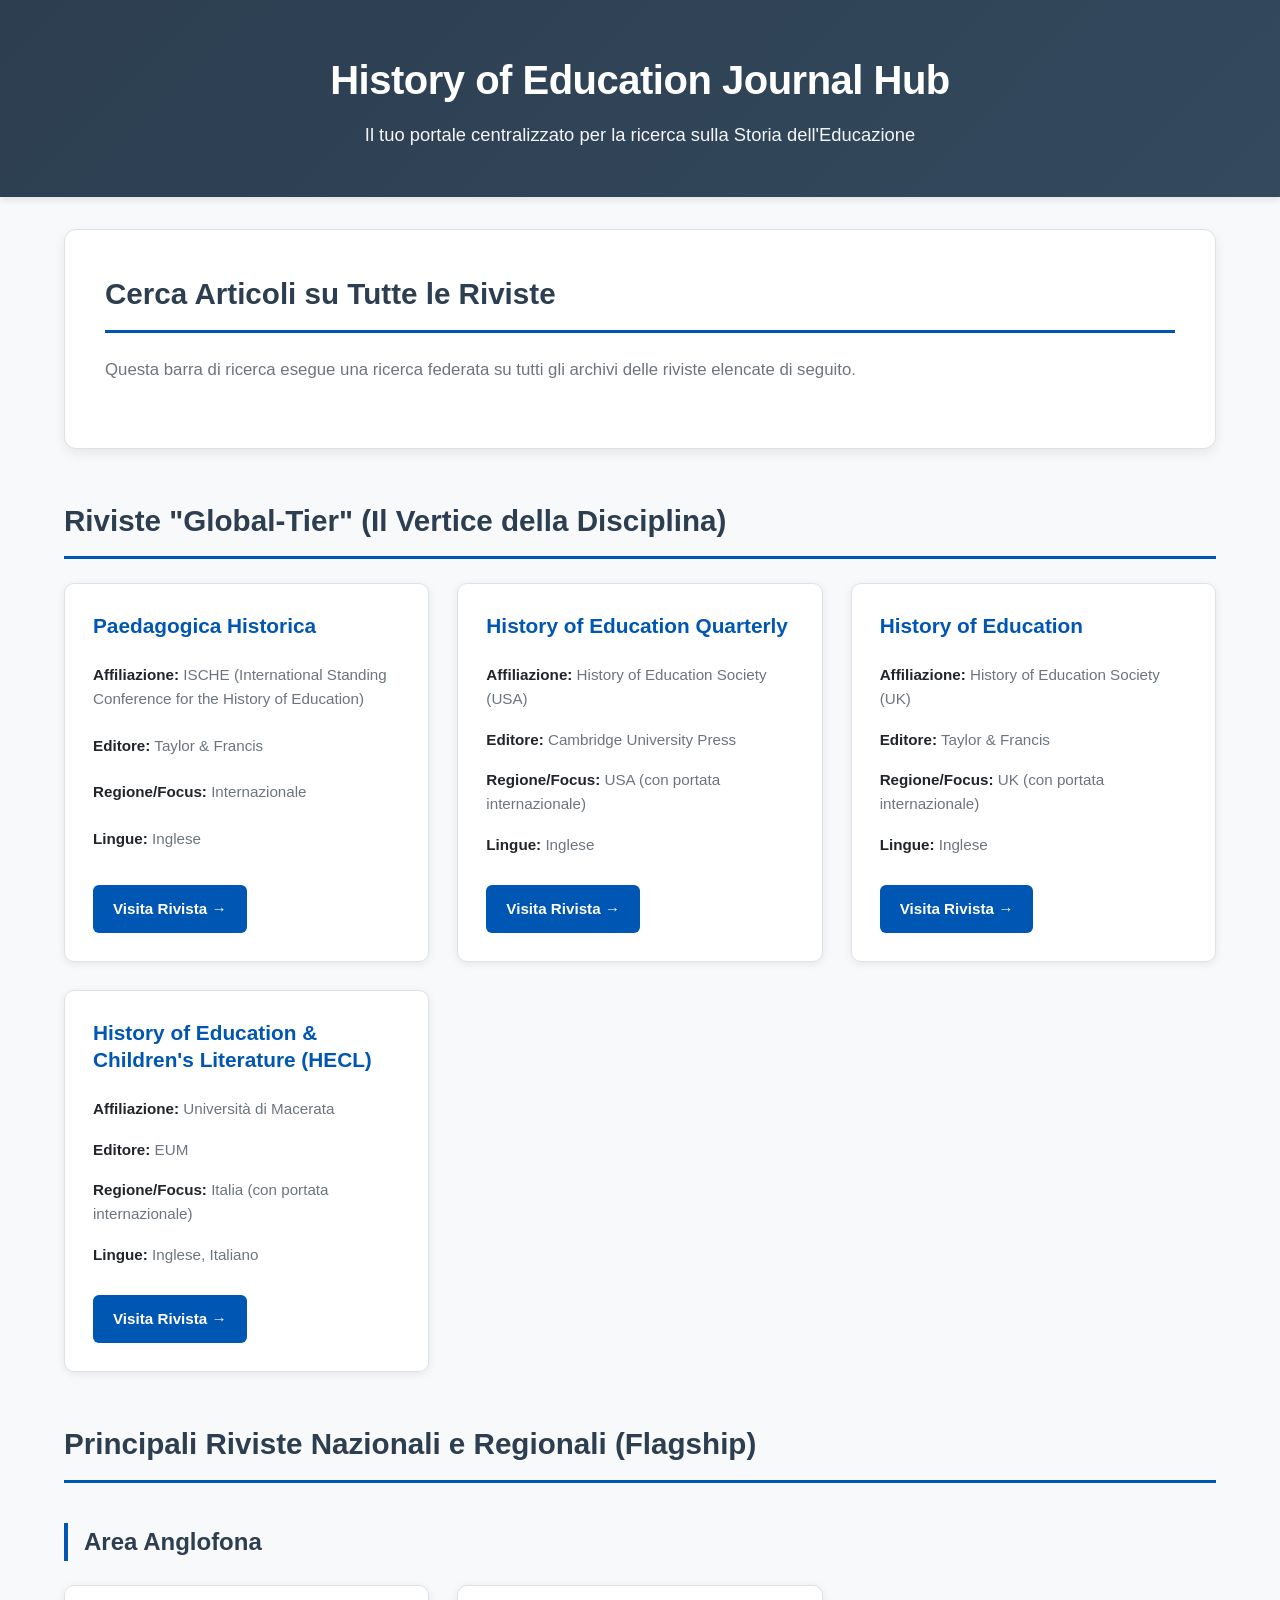
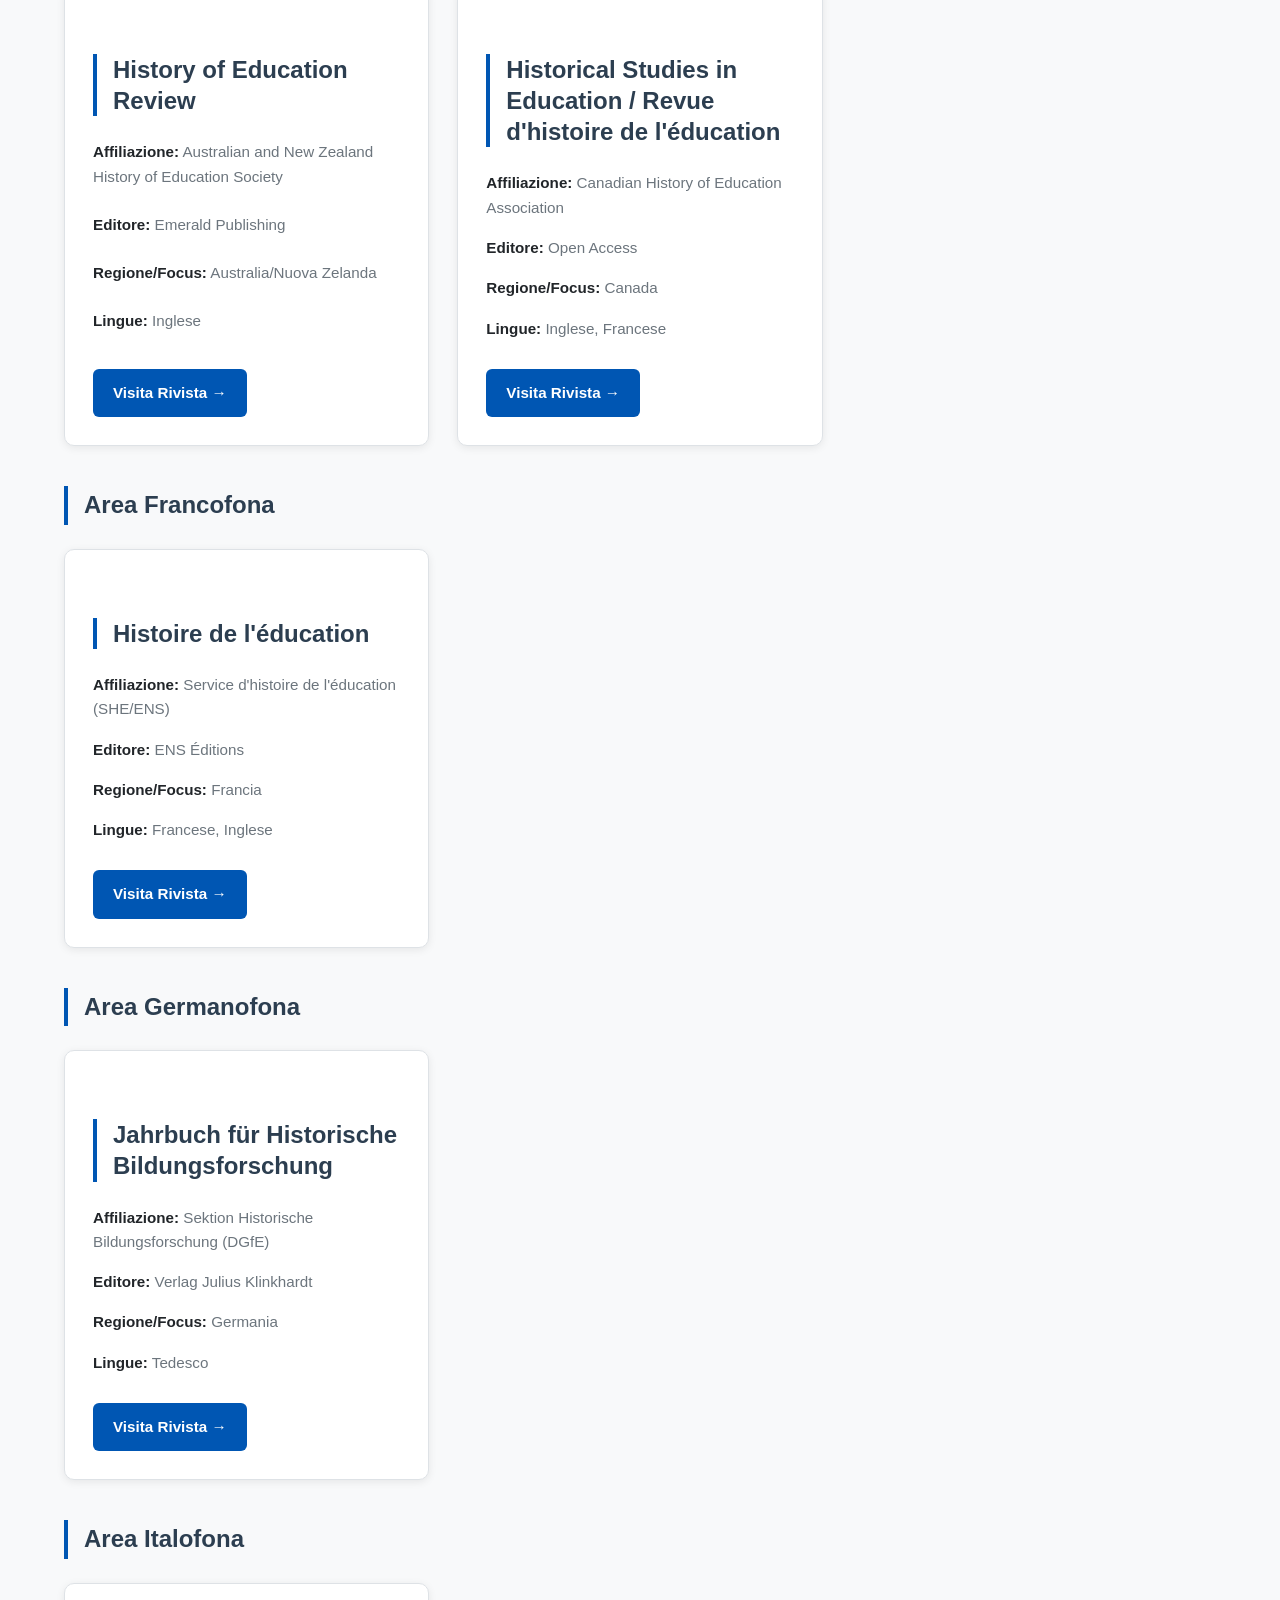
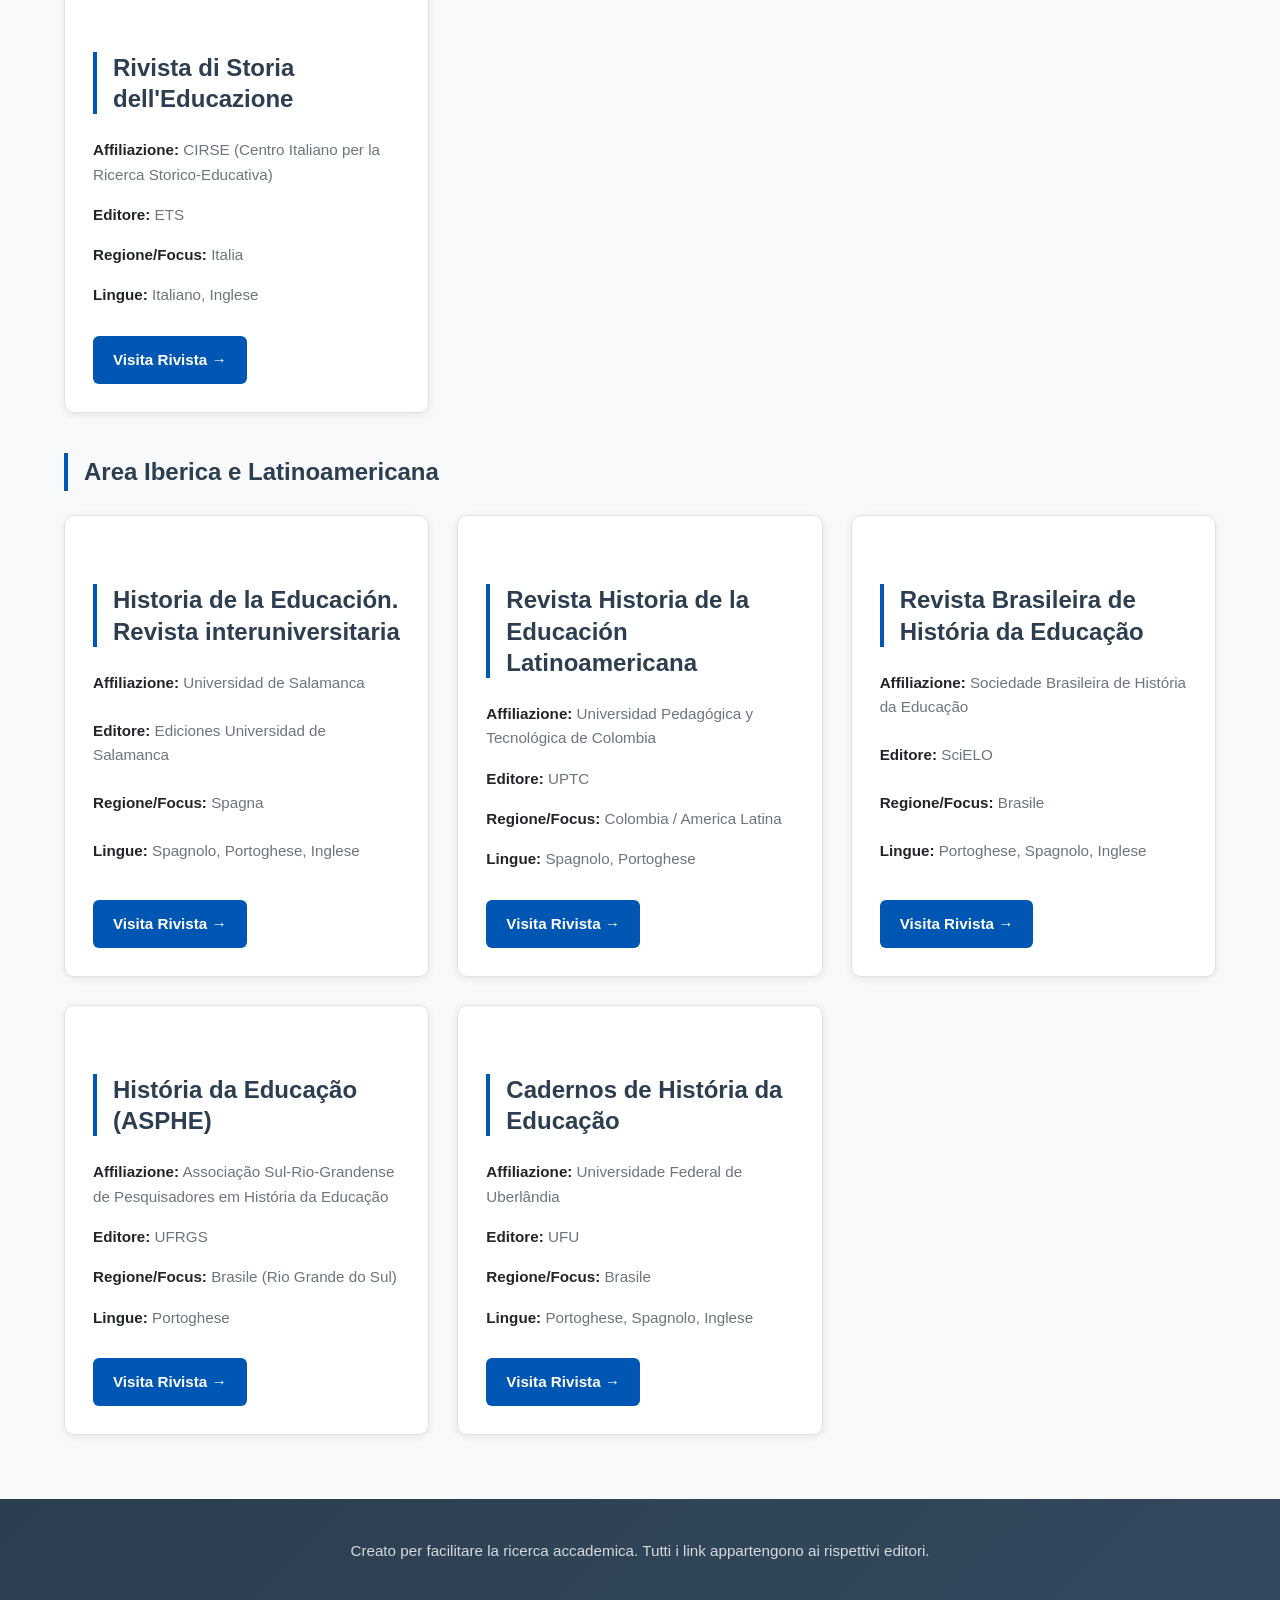
==== index.html @ 9e66126c "Fix Taylor & Francis journal URLs for full archive search Change URLs from /toc/*/current (current i" ====
<!DOCTYPE html>
<html lang="it">
<head>
    <meta charset="UTF-8">
    <meta name="viewport" content="width=device-width, initial-scale=1.0">
    <title>History of Education Journal Hub</title>
    <link rel="stylesheet" href="style.css">
</head>
<body>
    <header>
        <h1>History of Education Journal Hub</h1>
        <p>Il tuo portale centralizzato per la ricerca sulla Storia dell'Educazione</p>
    </header>

    <main>
        <section id="search-section">
            <h2>Cerca Articoli su Tutte le Riviste</h2>
            <p>Questa barra di ricerca esegue una ricerca federata su tutti gli archivi delle riviste elencate di seguito.</p>

            <script async src="https://cse.google.com/cse.js?cx=66ebbb48f636a429a"></script>
            <div class="gcse-search"></div>
        </section>

        <section id="journals">
            <h2>Riviste "Global-Tier" (Il Vertice della Disciplina)</h2>
            <div class="journal-grid global-tier"></div>

            <h2>Principali Riviste Nazionali e Regionali (Flagship)</h2>
            <div id="flagship-container"></div>
        </section>
    </main>

    <footer>
        <p>Creato per facilitare la ricerca accademica. Tutti i link appartengono ai rispettivi editori.</p>
    </footer>

    <script>
        // Dati JSON completi delle riviste
        const data = {
            "globalTier": [
                {
                    "nome": "Paedagogica Historica",
                    "affiliazione": "ISCHE (International Standing Conference for the History of Education)",
                    "editore": "Taylor & Francis",
                    "regione": "Internazionale",
                    "lingue": "Inglese",
                    "url": "https://www.tandfonline.com/journals/cpdh20"
                },
                {
                    "nome": "History of Education Quarterly",
                    "affiliazione": "History of Education Society (USA)",
                    "editore": "Cambridge University Press",
                    "regione": "USA (con portata internazionale)",
                    "lingue": "Inglese",
                    "url": "https://www.cambridge.org/core/journals/history-of-education-quarterly"
                },
                {
                    "nome": "History of Education",
                    "affiliazione": "History of Education Society (UK)",
                    "editore": "Taylor & Francis",
                    "regione": "UK (con portata internazionale)",
                    "lingue": "Inglese",
                    "url": "https://www.tandfonline.com/journals/thed20"
                },
                {
                    "nome": "History of Education & Children's Literature (HECL)",
                    "affiliazione": "Università di Macerata",
                    "editore": "EUM",
                    "regione": "Italia (con portata internazionale)",
                    "lingue": "Inglese, Italiano",
                    "url": "https://rivisteopen.unimc.it/index.php/hecl/issue/view/188"
                }
            ],
            "flagship": [
                {
                    "area": "Area Anglofona",
                    "riviste": [
                        {
                            "nome": "History of Education Review",
                            "affiliazione": "Australian and New Zealand History of Education Society",
                            "editore": "Emerald Publishing",
                            "regione": "Australia/Nuova Zelanda",
                            "lingue": "Inglese",
                            "url": "https://www.emerald.com/her"
                        },
                        {
                            "nome": "Historical Studies in Education / Revue d'histoire de l'éducation",
                            "affiliazione": "Canadian History of Education Association",
                            "editore": "Open Access",
                            "regione": "Canada",
                            "lingue": "Inglese, Francese",
                            "url": "https://historicalstudiesineducation.ca/"
                        }
                    ]
                },
                {
                    "area": "Area Francofona",
                    "riviste": [
                        {
                            "nome": "Histoire de l'éducation",
                            "affiliazione": "Service d'histoire de l'éducation (SHE/ENS)",
                            "editore": "ENS Éditions",
                            "regione": "Francia",
                            "lingue": "Francese, Inglese",
                            "url": "https://journals.openedition.org/histoire-education/"
                        }
                    ]
                },
                {
                    "area": "Area Germanofona",
                    "riviste": [
                        {
                            "nome": "Jahrbuch für Historische Bildungsforschung",
                            "affiliazione": "Sektion Historische Bildungsforschung (DGfE)",
                            "editore": "Verlag Julius Klinkhardt",
                            "regione": "Germania",
                            "lingue": "Tedesco",
                            "url": "https://jb-historische-bildungsforschung.de/index.html"
                        }
                    ]
                },
                {
                    "area": "Area Italofona",
                    "riviste": [
                        {
                            "nome": "Rivista di Storia dell'Educazione",
                            "affiliazione": "CIRSE (Centro Italiano per la Ricerca Storico-Educativa)",
                            "editore": "ETS",
                            "regione": "Italia",
                            "lingue": "Italiano, Inglese",
                            "url": "https://www.rivistadistoriadelleducazione.it/"
                        }
                    ]
                },
                {
                    "area": "Area Iberica e Latinoamericana",
                    "riviste": [
                        {
                            "nome": "Historia de la Educación. Revista interuniversitaria",
                            "affiliazione": "Universidad de Salamanca",
                            "editore": "Ediciones Universidad de Salamanca",
                            "regione": "Spagna",
                            "lingue": "Spagnolo, Portoghese, Inglese",
                            "url": "https://revistas.usal.es/tres/index.php/0212-0267"
                        },
                        {
                            "nome": "Revista Historia de la Educación Latinoamericana",
                            "affiliazione": "Universidad Pedagógica y Tecnológica de Colombia",
                            "editore": "UPTC",
                            "regione": "Colombia / America Latina",
                            "lingue": "Spagnolo, Portoghese",
                            "url": "https://revistas.uptc.edu.co/index.php/historia_educacion_latinamerican/"
                        },
                        {
                            "nome": "Revista Brasileira de História da Educação",
                            "affiliazione": "Sociedade Brasileira de História da Educação",
                            "editore": "SciELO",
                            "regione": "Brasile",
                            "lingue": "Portoghese, Spagnolo, Inglese",
                            "url": "https://www.scielo.br/j/rbhe/"
                        },
                        {
                            "nome": "História da Educação (ASPHE)",
                            "affiliazione": "Associação Sul-Rio-Grandense de Pesquisadores em História da Educação",
                            "editore": "UFRGS",
                            "regione": "Brasile (Rio Grande do Sul)",
                            "lingue": "Portoghese",
                            "url": "http://seer.ufrgs.br/asphe"
                        },
                        {
                            "nome": "Cadernos de História da Educação",
                            "affiliazione": "Universidade Federal de Uberlândia",
                            "editore": "UFU",
                            "regione": "Brasile",
                            "lingue": "Portoghese, Spagnolo, Inglese",
                            "url": "https://seer.ufu.br/index.php/che/"
                        }
                    ]
                }
            ]
        };

        // Funzione per creare una "card" di una rivista
        function createJournalCard(journal) {
            const affiliazione = journal.affiliazione || journal.editore || '';
            const regione = journal.regione || journal.focus || '';

            return `
                <div class="journal-card">
                    <h3>${journal.nome}</h3>
                    ${affiliazione ? `<p><strong>Affiliazione:</strong> ${affiliazione}</p>` : ''}
                    ${journal.editore && journal.affiliazione !== journal.editore ? `<p><strong>Editore:</strong> ${journal.editore}</p>` : ''}
                    ${regione ? `<p><strong>Regione/Focus:</strong> ${regione}</p>` : ''}
                    ${journal.lingue ? `<p><strong>Lingue:</strong> ${journal.lingue}</p>` : ''}
                    <a href="${journal.url}" target="_blank" class="journal-link">Visita Rivista →</a>
                </div>
            `;
        }

        // Popola le sezioni quando la pagina è caricata
        document.addEventListener('DOMContentLoaded', () => {
            // Popola Global-Tier
            const globalContainer = document.querySelector('.global-tier');
            data.globalTier.forEach(journal => {
                globalContainer.innerHTML += createJournalCard(journal);
            });

            // Popola Flagship (divise per area)
            const flagshipContainer = document.querySelector('#flagship-container');
            data.flagship.forEach(area => {
                let areaHtml = `<h3>${area.area}</h3>`;
                areaHtml += '<div class="journal-grid">';
                area.riviste.forEach(journal => {
                    areaHtml += createJournalCard(journal);
                });
                areaHtml += '</div>';
                flagshipContainer.innerHTML += areaHtml;
            });
        });
    </script>
</body>
</html>
---- style.css ----
/* ====================================
   History of Education Journal Hub
   Stile CSS Professionale
   ==================================== */

/* === Variabili CSS === */
:root {
    --primary-color: #2c3e50;
    --secondary-color: #f8f9fa;
    --accent-color: #0056b3;
    --accent-hover: #004494;
    --card-bg: #ffffff;
    --border-color: #dee2e6;
    --shadow-light: rgba(0, 0, 0, 0.08);
    --shadow-medium: rgba(0, 0, 0, 0.12);
    --text-primary: #212529;
    --text-secondary: #6c757d;
    --transition-speed: 0.3s;
}

/* === Reset e Stile Globale === */
* {
    margin: 0;
    padding: 0;
    box-sizing: border-box;
}

body {
    font-family: -apple-system, BlinkMacSystemFont, "Segoe UI", Roboto, "Helvetica Neue", Arial, sans-serif;
    line-height: 1.6;
    background-color: var(--secondary-color);
    color: var(--text-primary);
    margin: 0;
    padding: 0;
}

/* === Header === */
header {
    background: linear-gradient(135deg, var(--primary-color) 0%, #34495e 100%);
    color: #ffffff;
    padding: 3rem 2rem;
    text-align: center;
    box-shadow: 0 4px 6px var(--shadow-light);
}

header h1 {
    margin: 0 0 0.5rem 0;
    font-size: 2.5rem;
    font-weight: 700;
    letter-spacing: -0.5px;
}

header p {
    font-size: 1.15rem;
    opacity: 0.95;
    font-weight: 300;
}

/* === Main Content === */
main {
    max-width: 1200px;
    margin: 2rem auto;
    padding: 0 1.5rem;
}

/* === Typography === */
h2 {
    border-bottom: 3px solid var(--accent-color);
    padding-bottom: 0.75rem;
    margin-top: 3rem;
    margin-bottom: 1.5rem;
    font-size: 1.85rem;
    font-weight: 600;
    color: var(--primary-color);
}

h3 {
    font-size: 1.4rem;
    color: var(--primary-color);
    margin-top: 2rem;
    margin-bottom: 1rem;
    border-left: 4px solid var(--accent-color);
    padding-left: 1rem;
}

/* === Sezione Ricerca === */
#search-section {
    background-color: var(--card-bg);
    padding: 2.5rem;
    border-radius: 12px;
    box-shadow: 0 4px 12px var(--shadow-light);
    margin-bottom: 3rem;
    border: 1px solid var(--border-color);
}

#search-section h2 {
    margin-top: 0;
    color: var(--primary-color);
}

#search-section p {
    color: var(--text-secondary);
    margin-bottom: 1.5rem;
    font-size: 1.05rem;
}

/* === Stile Google Custom Search Engine === */
.gcse-search {
    width: 100%;
}

.gsc-control-cse {
    padding: 0 !important;
    border: none !important;
    background-color: transparent !important;
}

.gsc-input-box {
    border-radius: 8px !important;
}

/* === Griglia delle Riviste === */
.journal-grid {
    display: grid;
    grid-template-columns: repeat(auto-fill, minmax(320px, 1fr));
    gap: 1.75rem;
    margin-top: 1.5rem;
    margin-bottom: 2rem;
}

/* === Card delle Riviste === */
.journal-card {
    background-color: var(--card-bg);
    border: 1px solid var(--border-color);
    border-radius: 10px;
    padding: 1.75rem;
    box-shadow: 0 2px 8px var(--shadow-light);
    transition: transform var(--transition-speed) ease,
                box-shadow var(--transition-speed) ease,
                border-color var(--transition-speed) ease;
    display: flex;
    flex-direction: column;
    position: relative;
    overflow: hidden;
}

.journal-card::before {
    content: '';
    position: absolute;
    top: 0;
    left: 0;
    width: 100%;
    height: 4px;
    background: linear-gradient(90deg, var(--accent-color), #0084ff);
    transform: scaleX(0);
    transform-origin: left;
    transition: transform var(--transition-speed) ease;
}

.journal-card:hover {
    transform: translateY(-6px);
    box-shadow: 0 8px 20px var(--shadow-medium);
    border-color: var(--accent-color);
}

.journal-card:hover::before {
    transform: scaleX(1);
}

.journal-card h3 {
    margin-top: 0;
    margin-bottom: 1rem;
    color: var(--accent-color);
    font-size: 1.3rem;
    border: none;
    padding: 0;
    line-height: 1.3;
}

.journal-card p {
    margin: 0.5rem 0;
    font-size: 0.95rem;
    color: var(--text-secondary);
    flex-grow: 1;
}

.journal-card p strong {
    color: var(--text-primary);
    font-weight: 600;
}

/* === Link alle Riviste === */
.journal-link {
    display: inline-block;
    background-color: var(--accent-color);
    color: #ffffff;
    text-decoration: none;
    padding: 0.75rem 1.25rem;
    border-radius: 6px;
    text-align: center;
    margin-top: 1.25rem;
    font-weight: 600;
    font-size: 0.95rem;
    transition: background-color var(--transition-speed) ease,
                transform var(--transition-speed) ease;
    align-self: flex-start;
}

.journal-link:hover {
    background-color: var(--accent-hover);
    transform: translateX(4px);
}

/* === Sezioni Regionali === */
#flagship-container h3 {
    font-size: 1.5rem;
    color: var(--primary-color);
    margin-top: 2.5rem;
    margin-bottom: 1rem;
    border-left: 4px solid var(--accent-color);
    padding-left: 1rem;
}

/* === Footer === */
footer {
    text-align: center;
    padding: 2.5rem;
    margin-top: 4rem;
    background: linear-gradient(135deg, #2c3e50 0%, #34495e 100%);
    color: rgba(255, 255, 255, 0.8);
    font-size: 0.95rem;
}

footer p {
    margin: 0;
}

/* === Responsive Design === */
@media (max-width: 768px) {
    header h1 {
        font-size: 2rem;
    }

    header p {
        font-size: 1rem;
    }

    main {
        padding: 0 1rem;
    }

    h2 {
        font-size: 1.5rem;
        margin-top: 2rem;
    }

    h3 {
        font-size: 1.25rem;
    }

    .journal-grid {
        grid-template-columns: 1fr;
        gap: 1.25rem;
    }

    #search-section {
        padding: 1.5rem;
    }

    .journal-card {
        padding: 1.5rem;
    }
}

@media (max-width: 480px) {
    header {
        padding: 2rem 1rem;
    }

    header h1 {
        font-size: 1.75rem;
    }

    .journal-link {
        width: 100%;
        text-align: center;
    }
}

/* === Animazioni === */
@keyframes fadeIn {
    from {
        opacity: 0;
        transform: translateY(20px);
    }
    to {
        opacity: 1;
        transform: translateY(0);
    }
}

.journal-card {
    animation: fadeIn 0.5s ease forwards;
}

/* === Accessibilità === */
a:focus,
button:focus {
    outline: 2px solid var(--accent-color);
    outline-offset: 2px;
}

/* === Print Styles === */
@media print {
    header {
        background: none;
        color: black;
    }

    .journal-card {
        break-inside: avoid;
        box-shadow: none;
        border: 1px solid #ccc;
    }

    .journal-link {
        background: none;
        color: var(--accent-color);
        border: 1px solid var(--accent-color);
    }

    #search-section {
        display: none;
    }
}
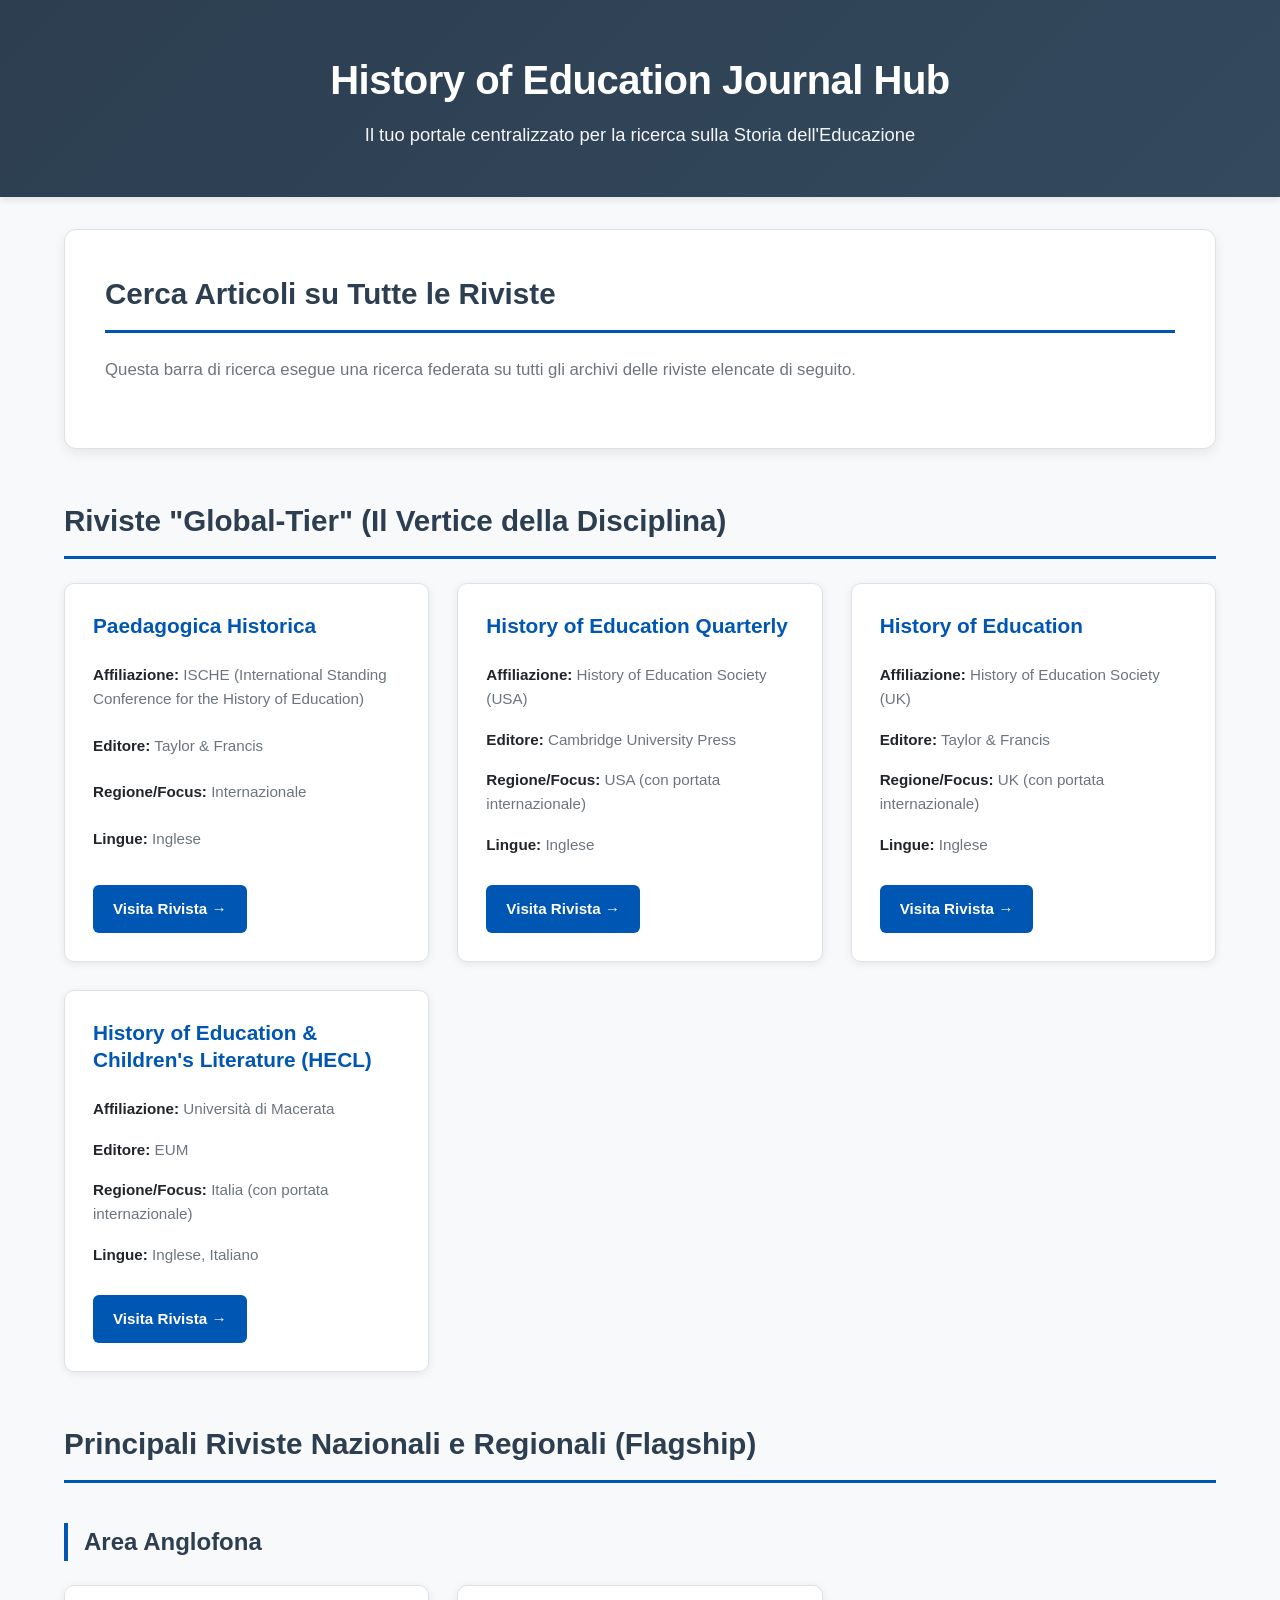
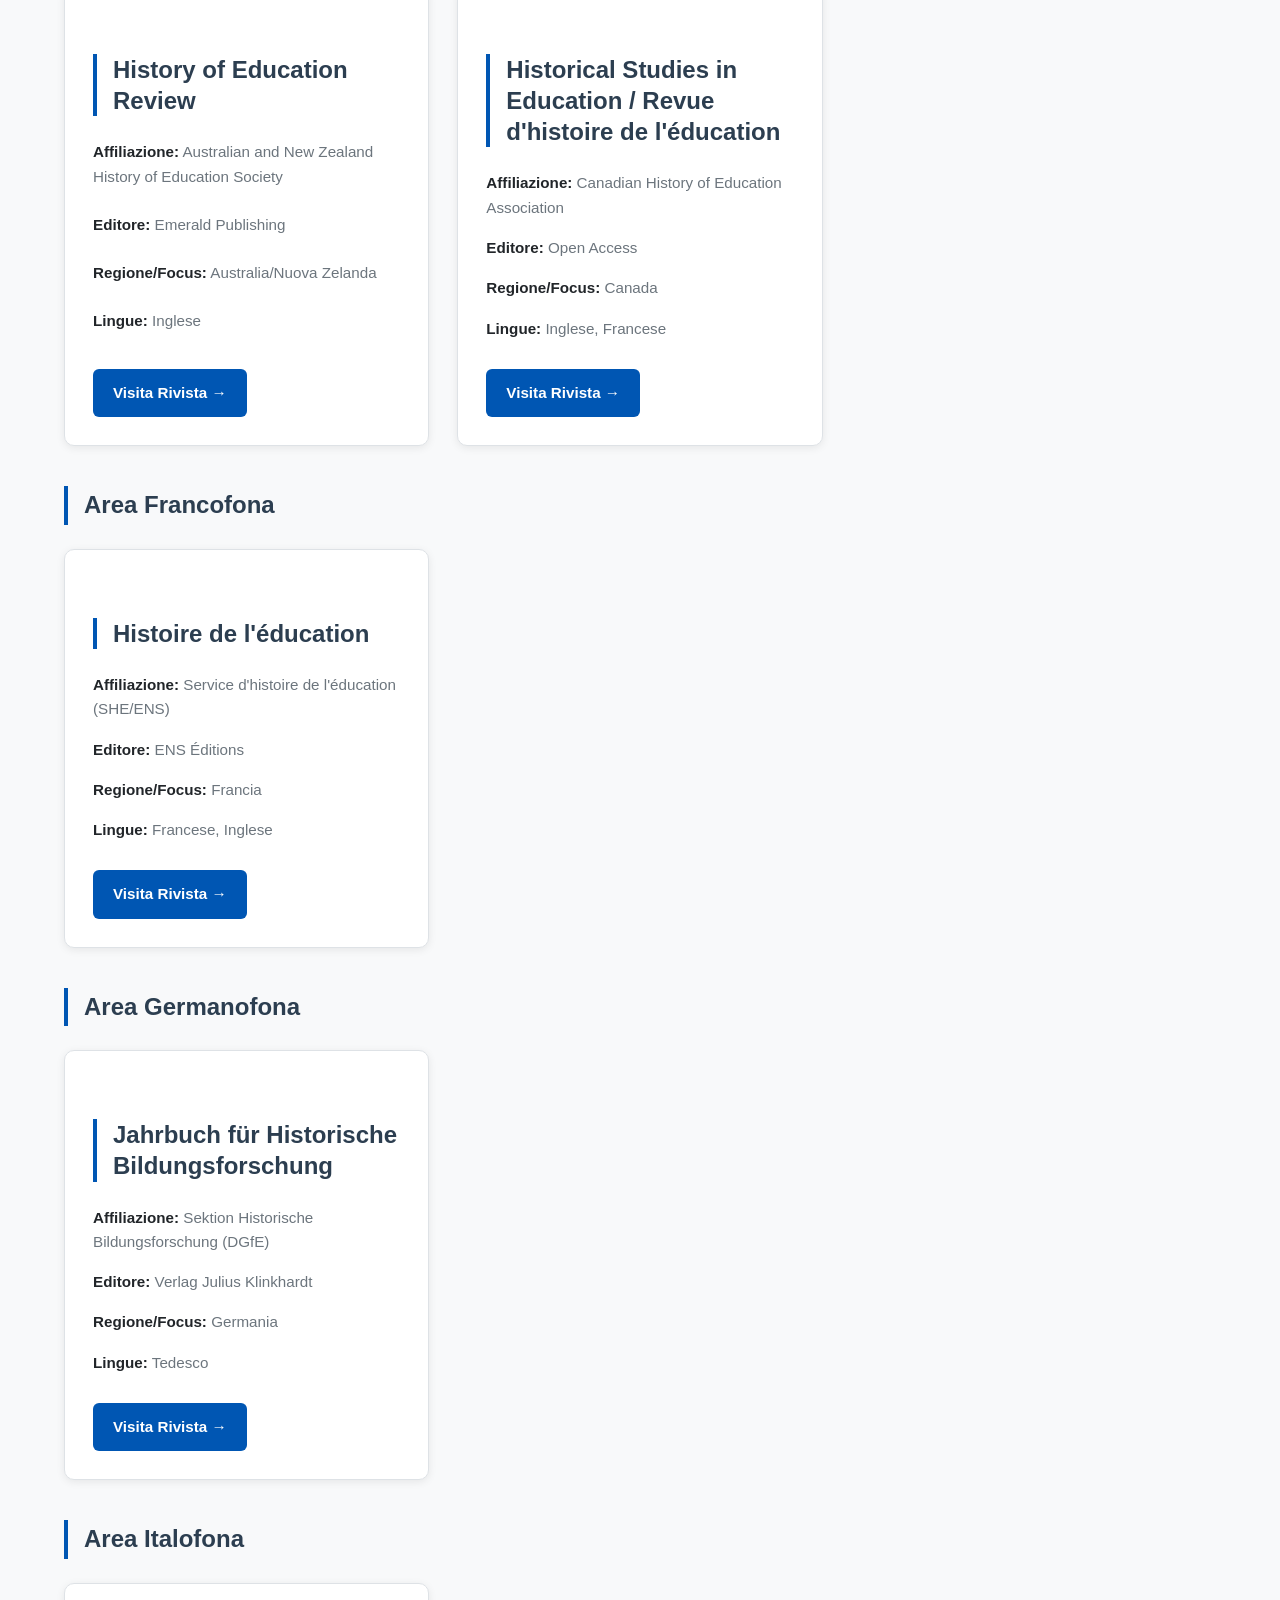
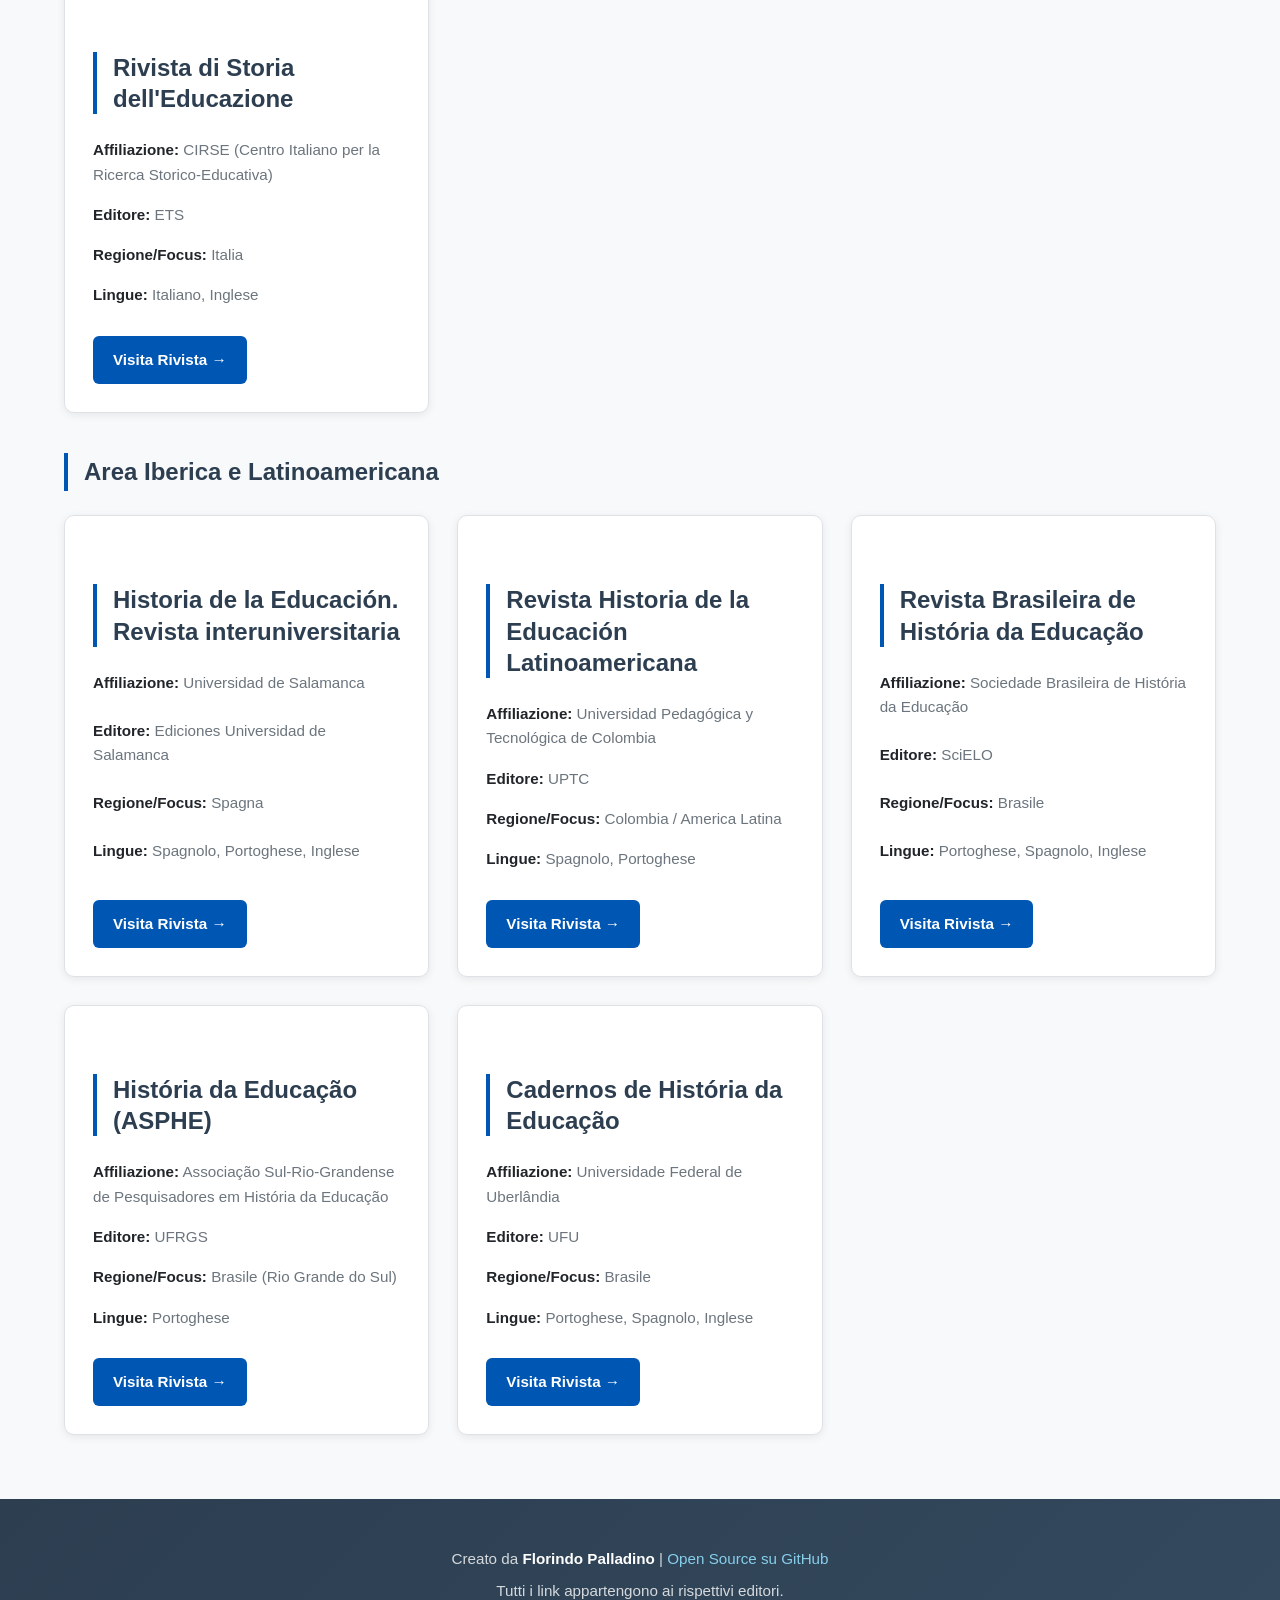
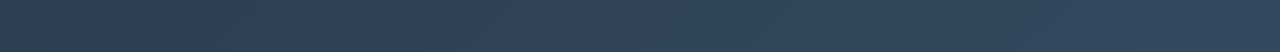
==== commit 82563fbf: "Add author credit to footer with GitHub link Add Florindo Palladino as site creator in footer: - Add" ====
--- a/index.html
+++ b/index.html
@@ -31,7 +31,8 @@
     </main>
 
     <footer>
-        <p>Creato per facilitare la ricerca accademica. Tutti i link appartengono ai rispettivi editori.</p>
+        <p>Creato da <strong>Florindo Palladino</strong> | <a href="https://github.com/FlorindoPalladino/sito-history-of-education" target="_blank" rel="noopener">Open Source su GitHub</a></p>
+        <p>Tutti i link appartengono ai rispettivi editori.</p>
     </footer>
 
     <script>
--- a/style.css
+++ b/style.css
@@ -232,7 +232,23 @@
 }
 
 footer p {
-    margin: 0;
+    margin: 0.5rem 0;
+}
+
+footer strong {
+    color: #ffffff;
+    font-weight: 600;
+}
+
+footer a {
+    color: #87ceeb;
+    text-decoration: none;
+    transition: color var(--transition-speed) ease;
+}
+
+footer a:hover {
+    color: #ffffff;
+    text-decoration: underline;
 }
 
 /* === Responsive Design === */
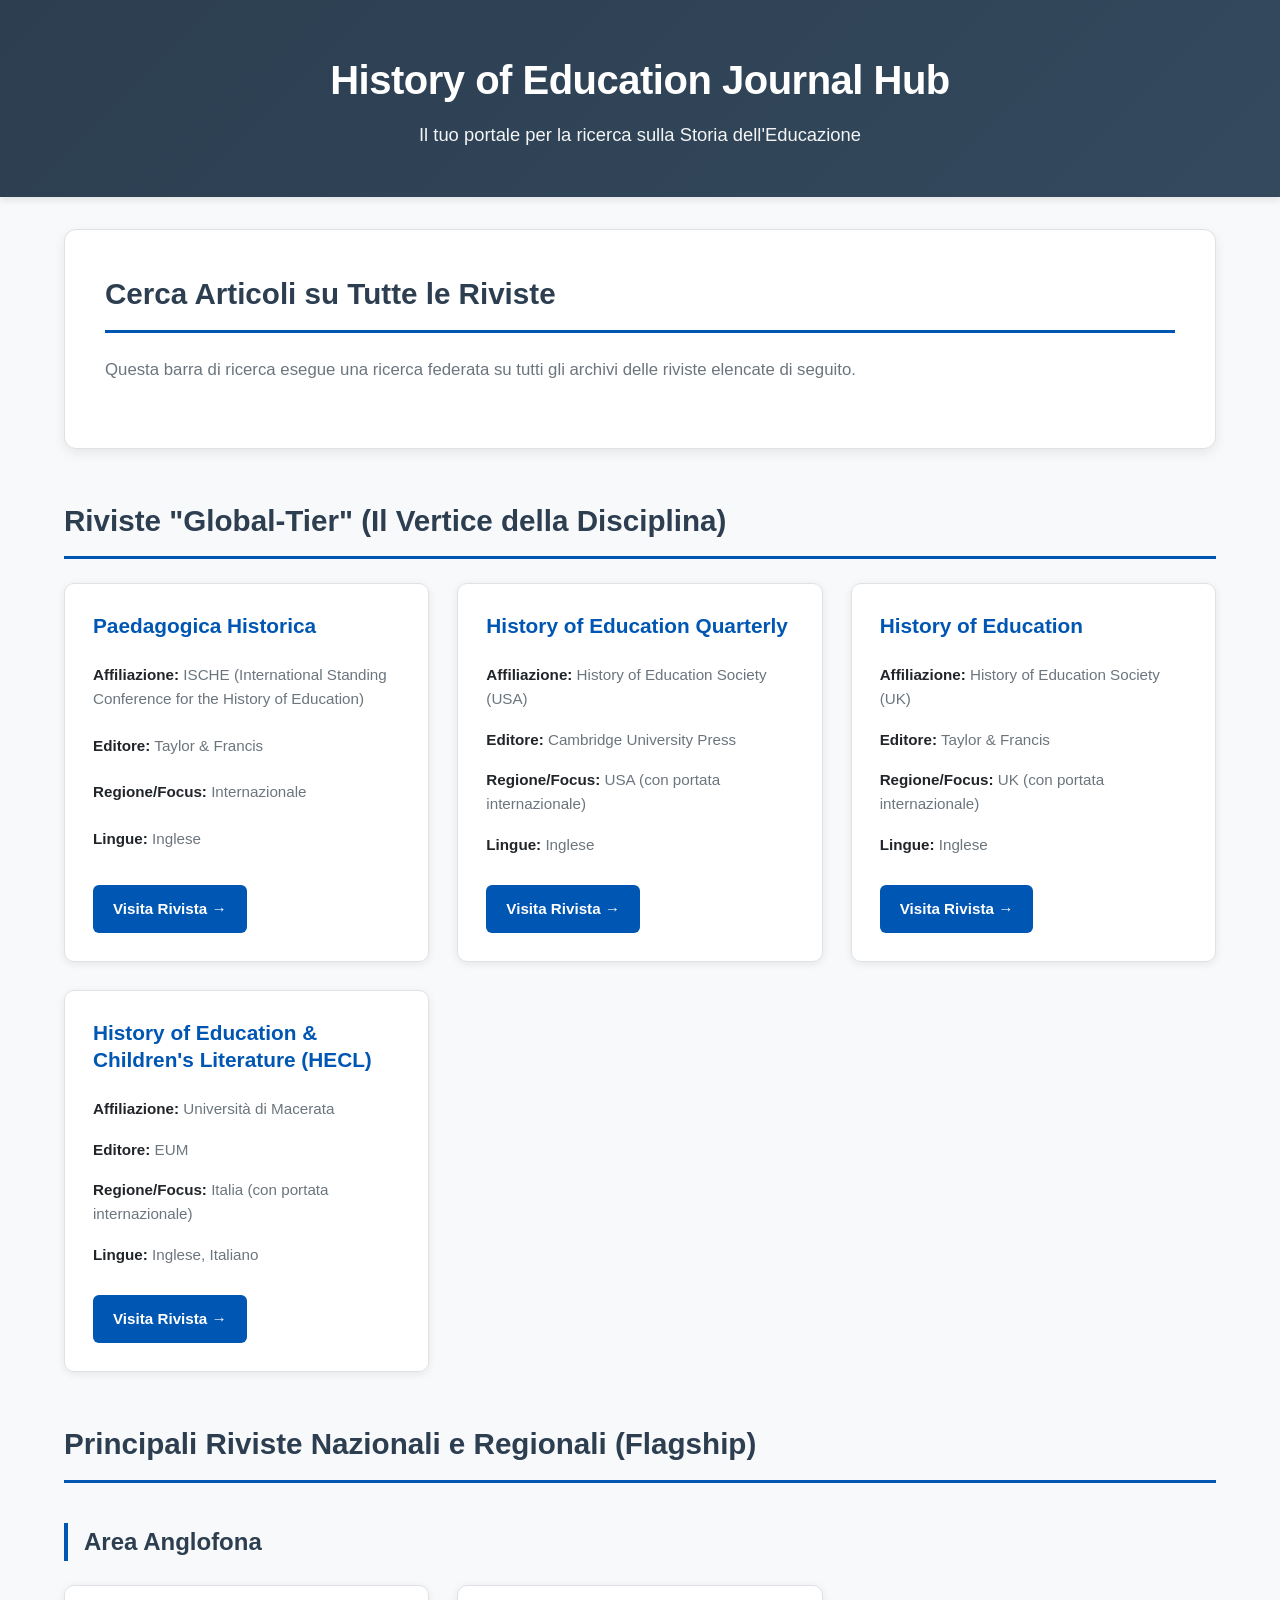
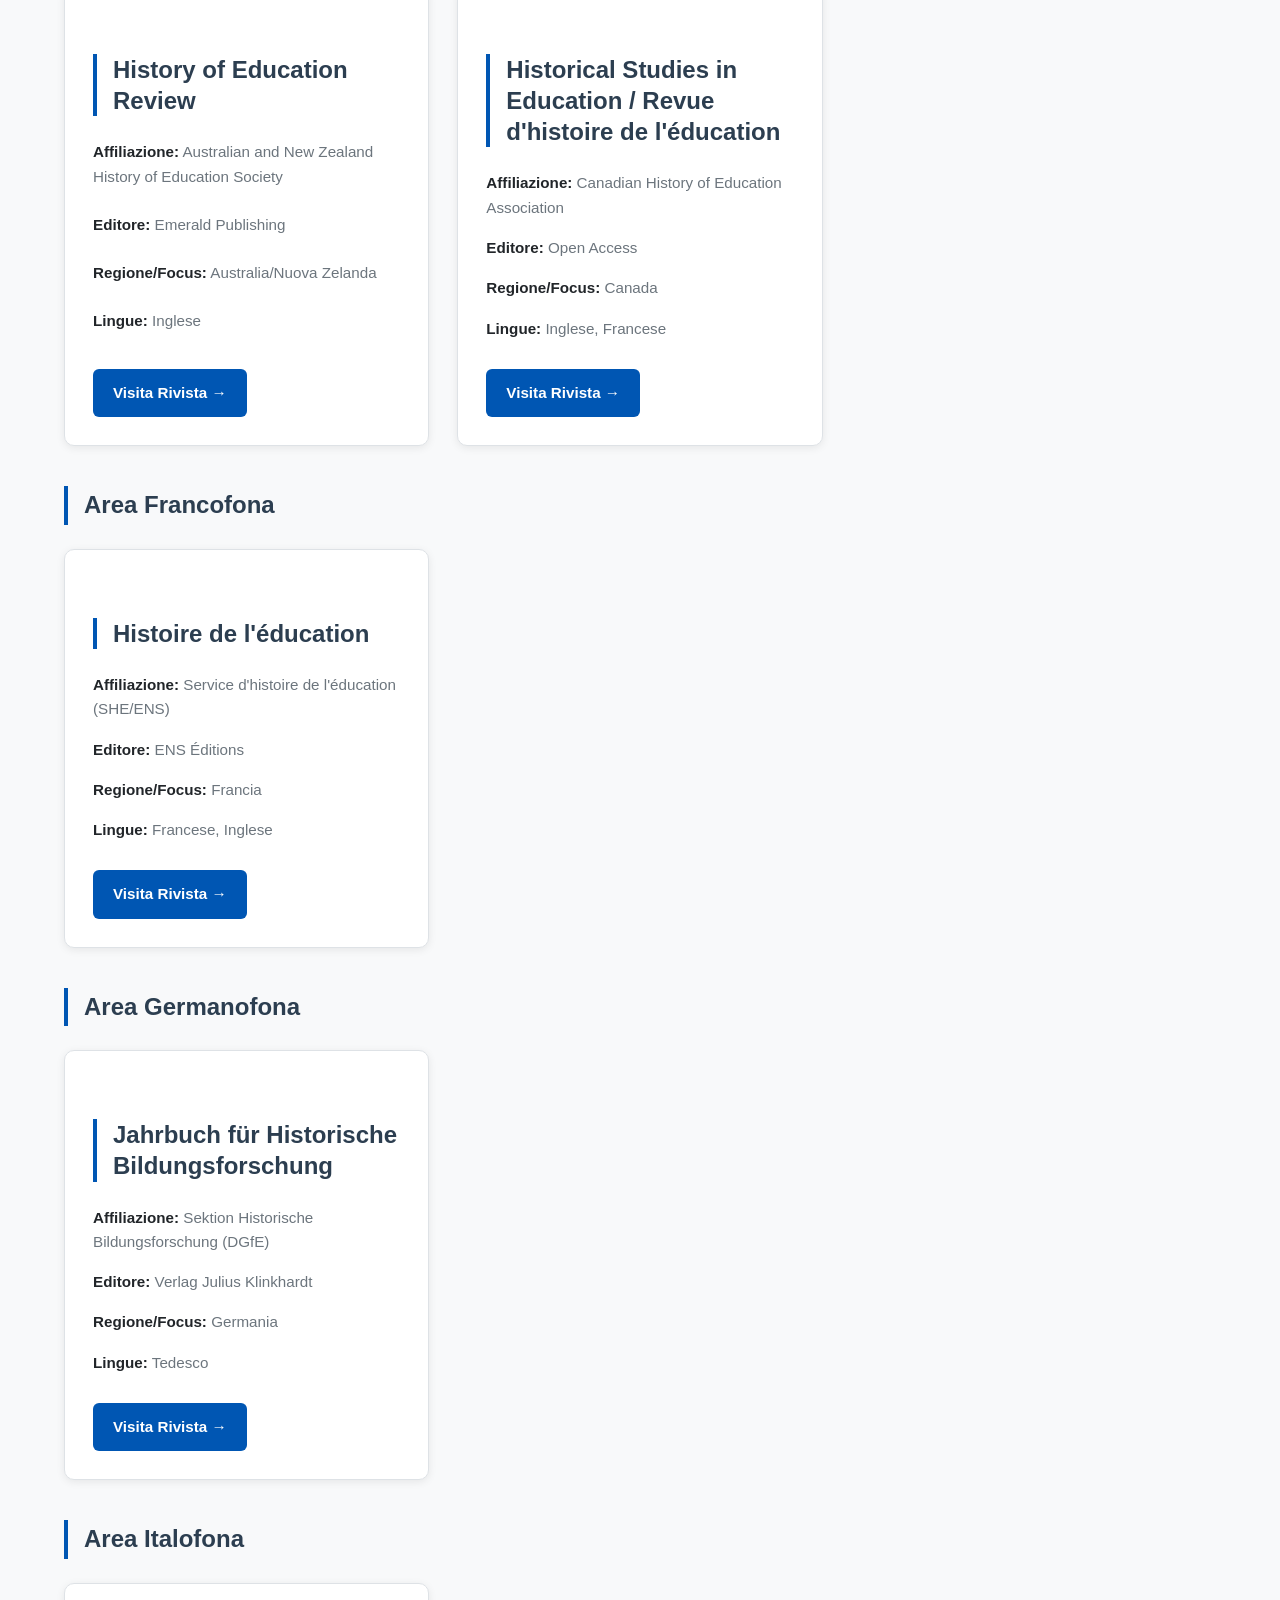
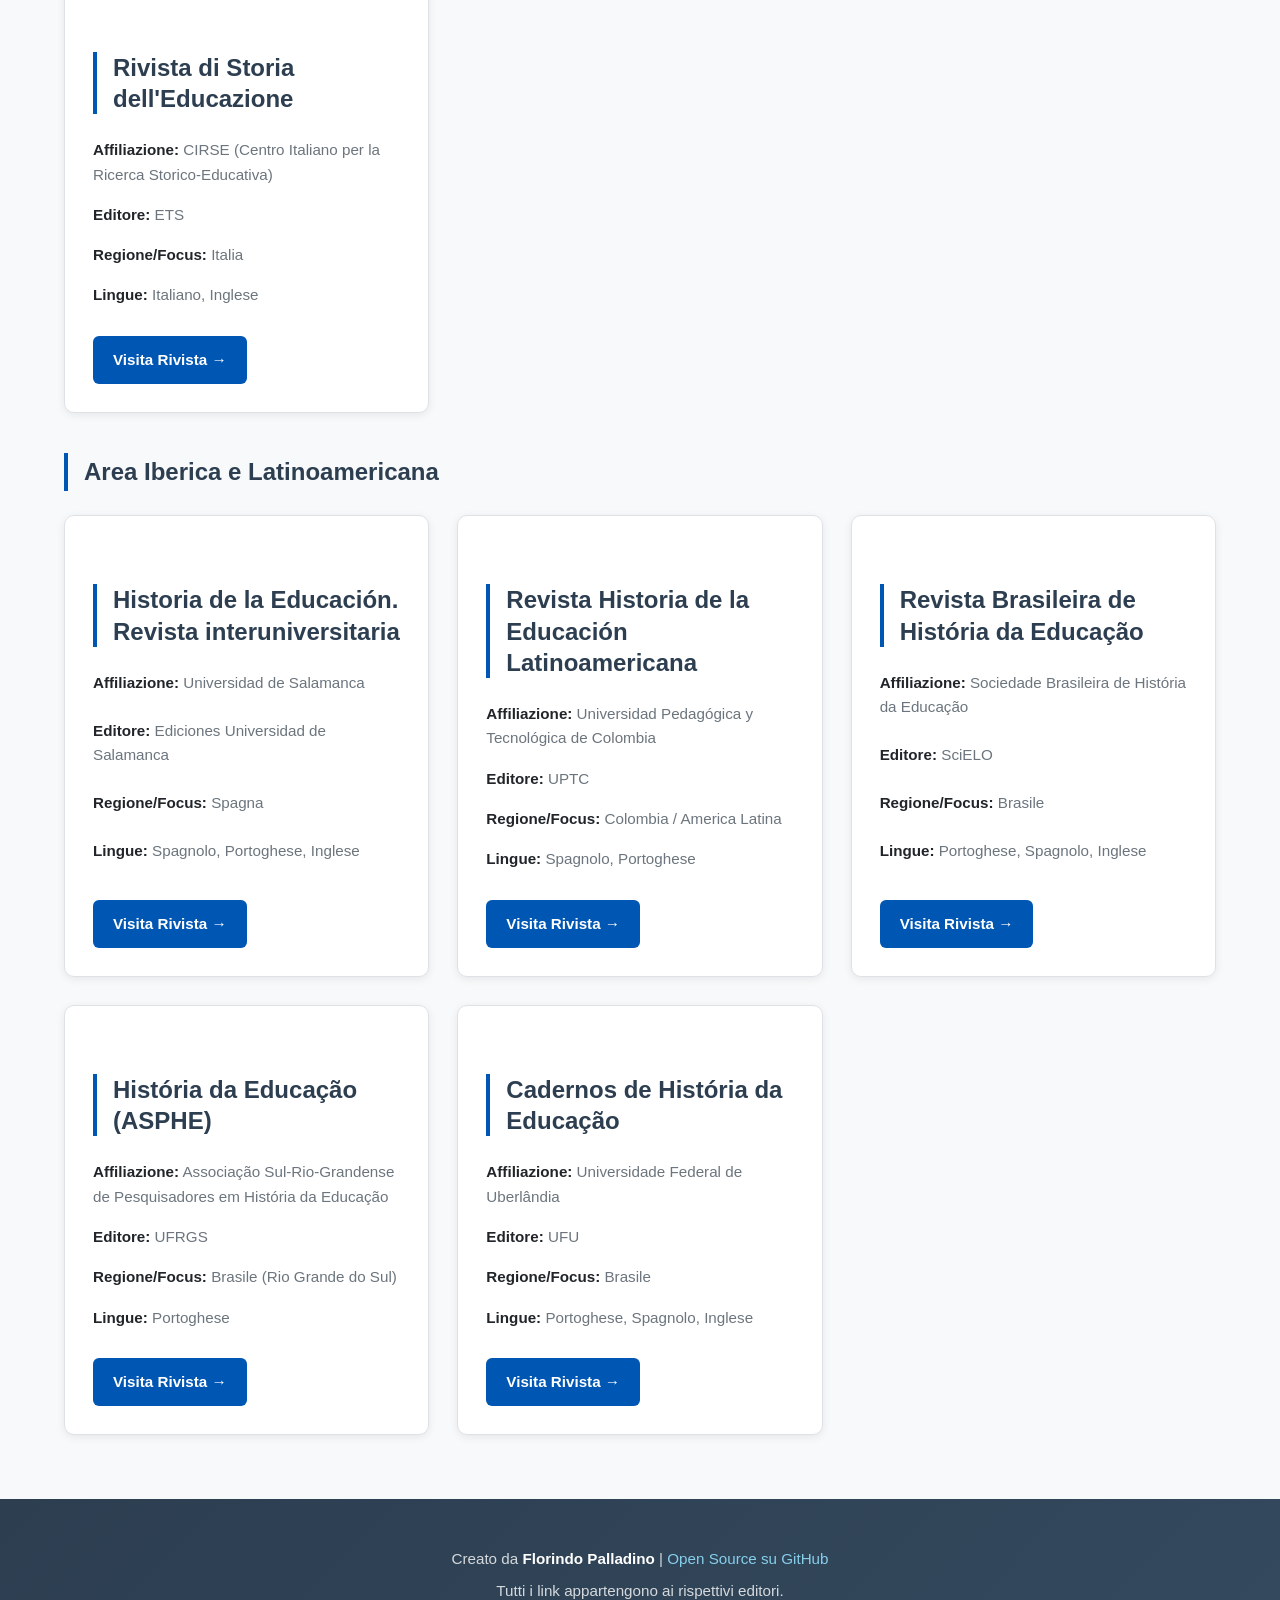
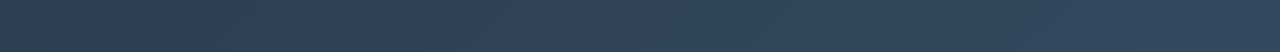
==== commit af7e7bd8: "Remove word 'centralizzato' from header subtitle" ====
--- a/index.html
+++ b/index.html
@@ -9,7 +9,7 @@
 <body>
     <header>
         <h1>History of Education Journal Hub</h1>
-        <p>Il tuo portale centralizzato per la ricerca sulla Storia dell'Educazione</p>
+        <p>Il tuo portale per la ricerca sulla Storia dell'Educazione</p>
     </header>
 
     <main>
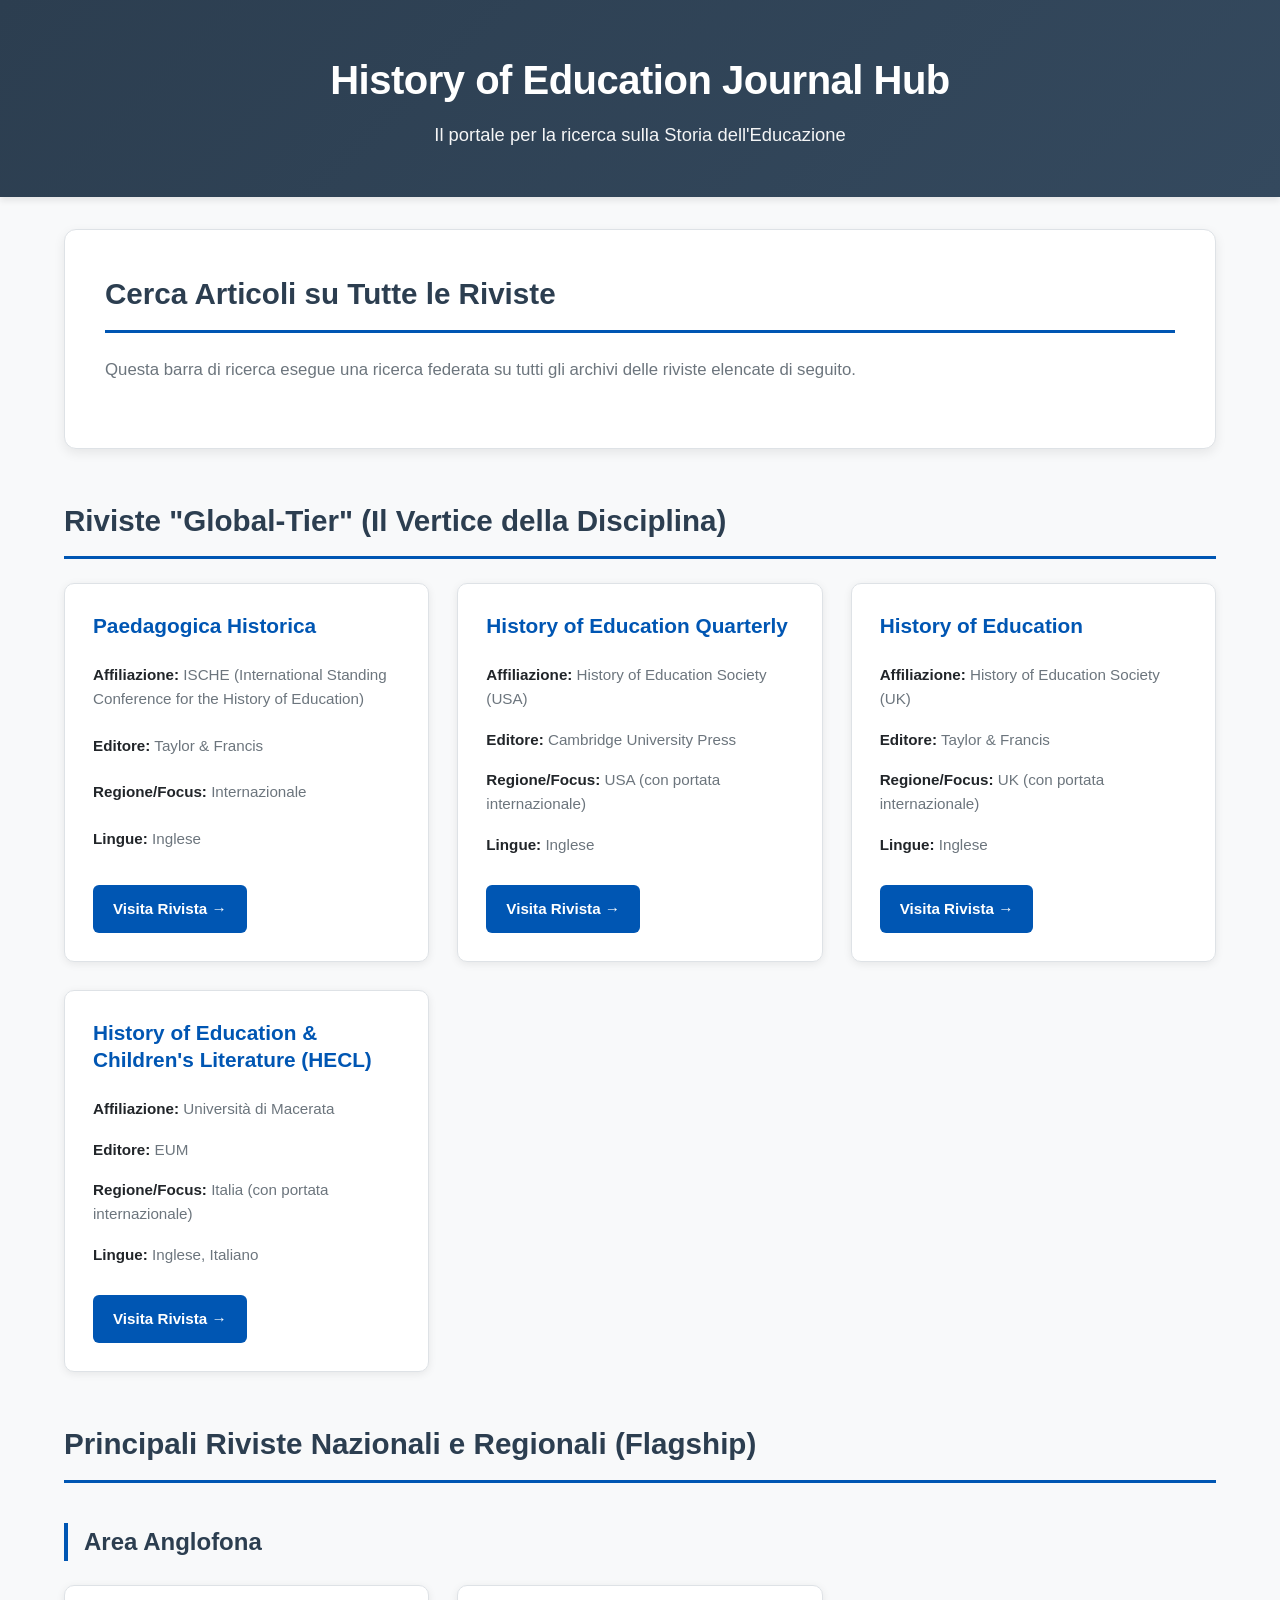
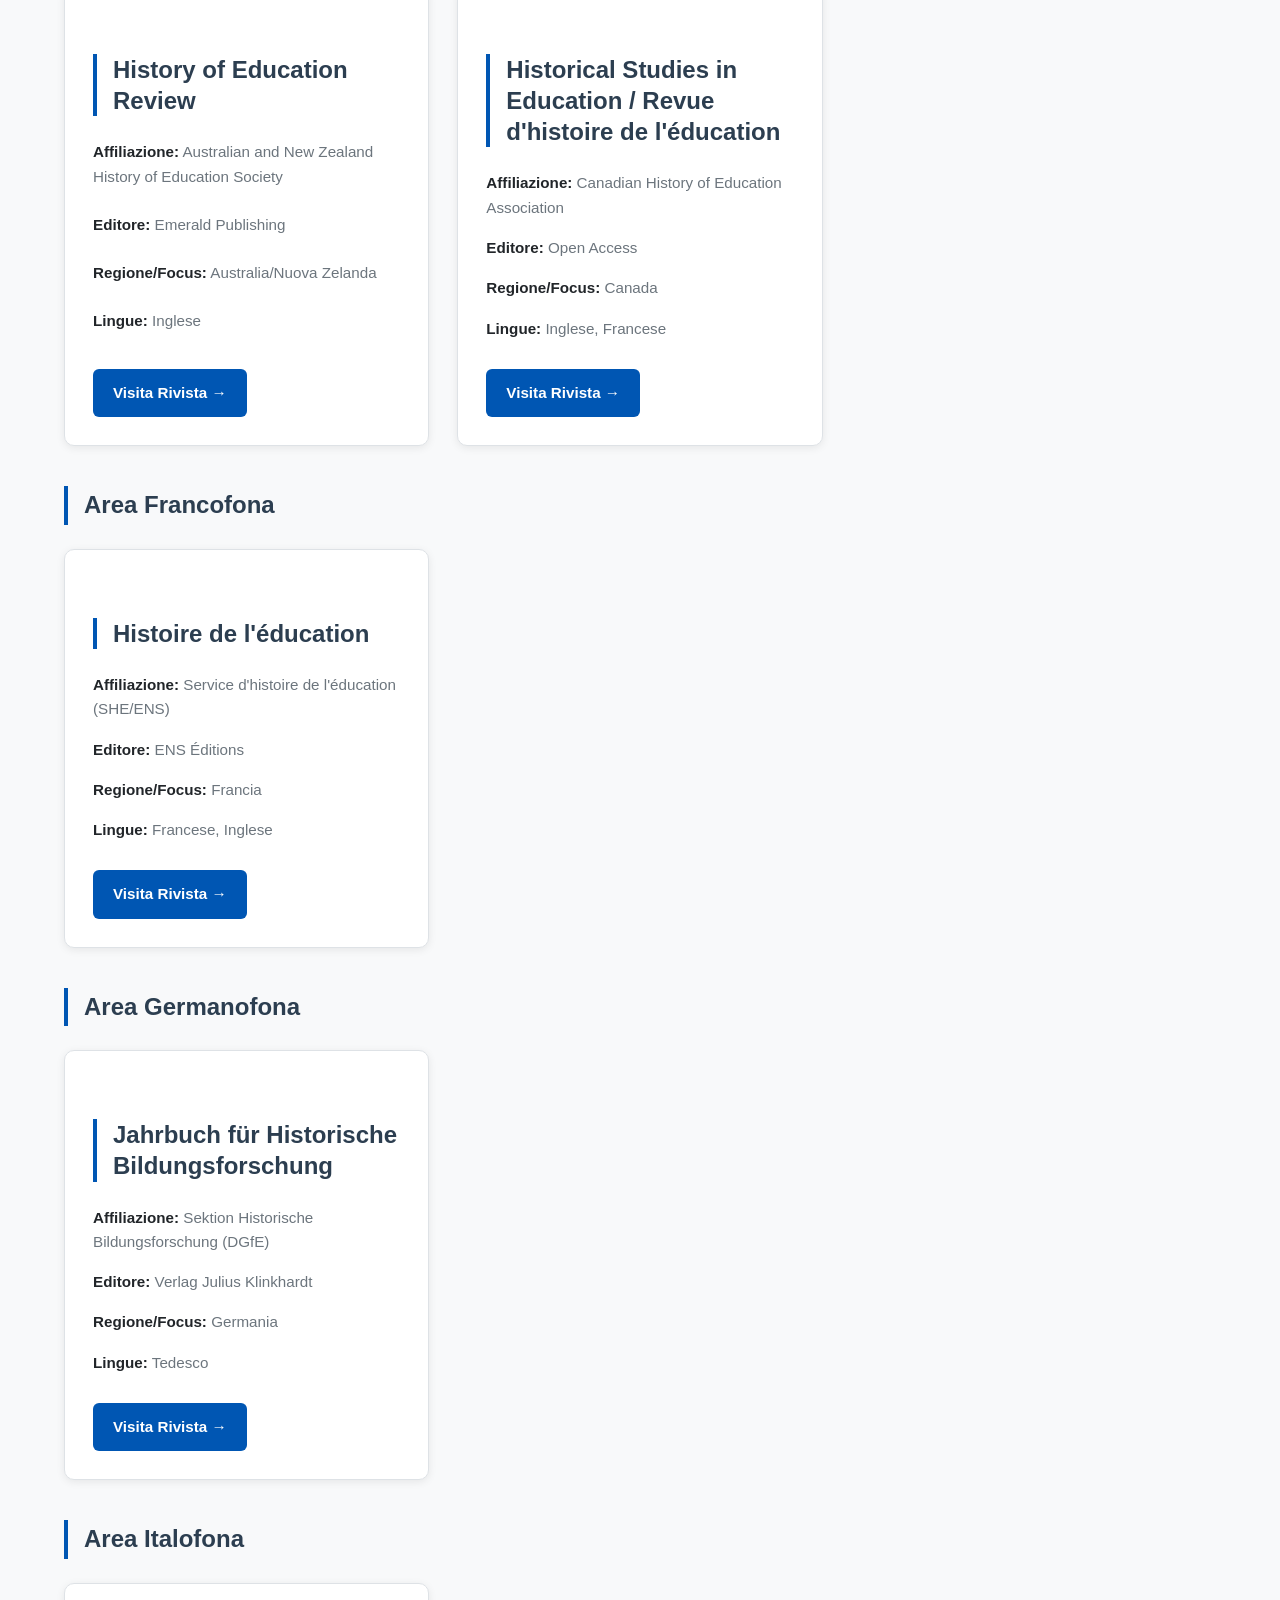
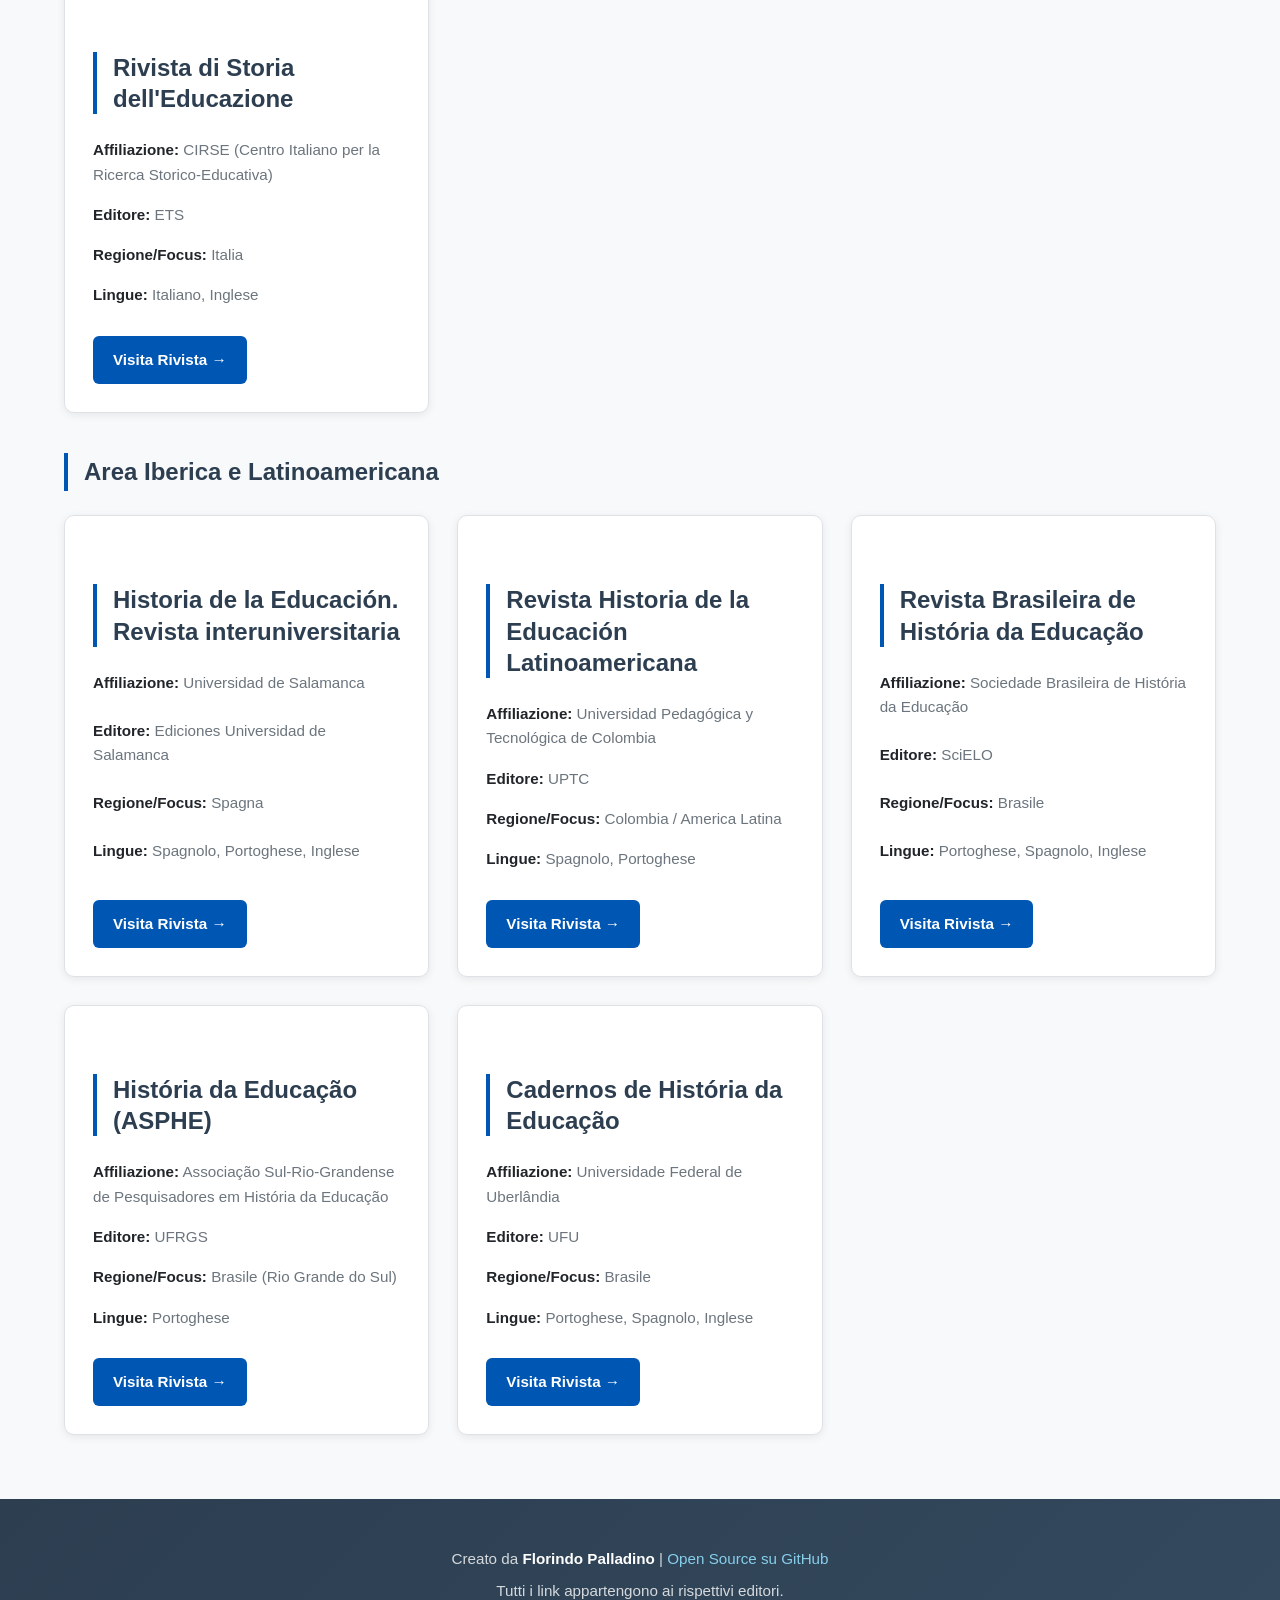
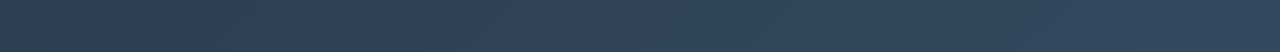
==== commit bd677a5d: "Remove 'tuo' from header subtitle" ====
--- a/index.html
+++ b/index.html
@@ -9,7 +9,7 @@
 <body>
     <header>
         <h1>History of Education Journal Hub</h1>
-        <p>Il tuo portale per la ricerca sulla Storia dell'Educazione</p>
+        <p>Il portale per la ricerca sulla Storia dell'Educazione</p>
     </header>
 
     <main>
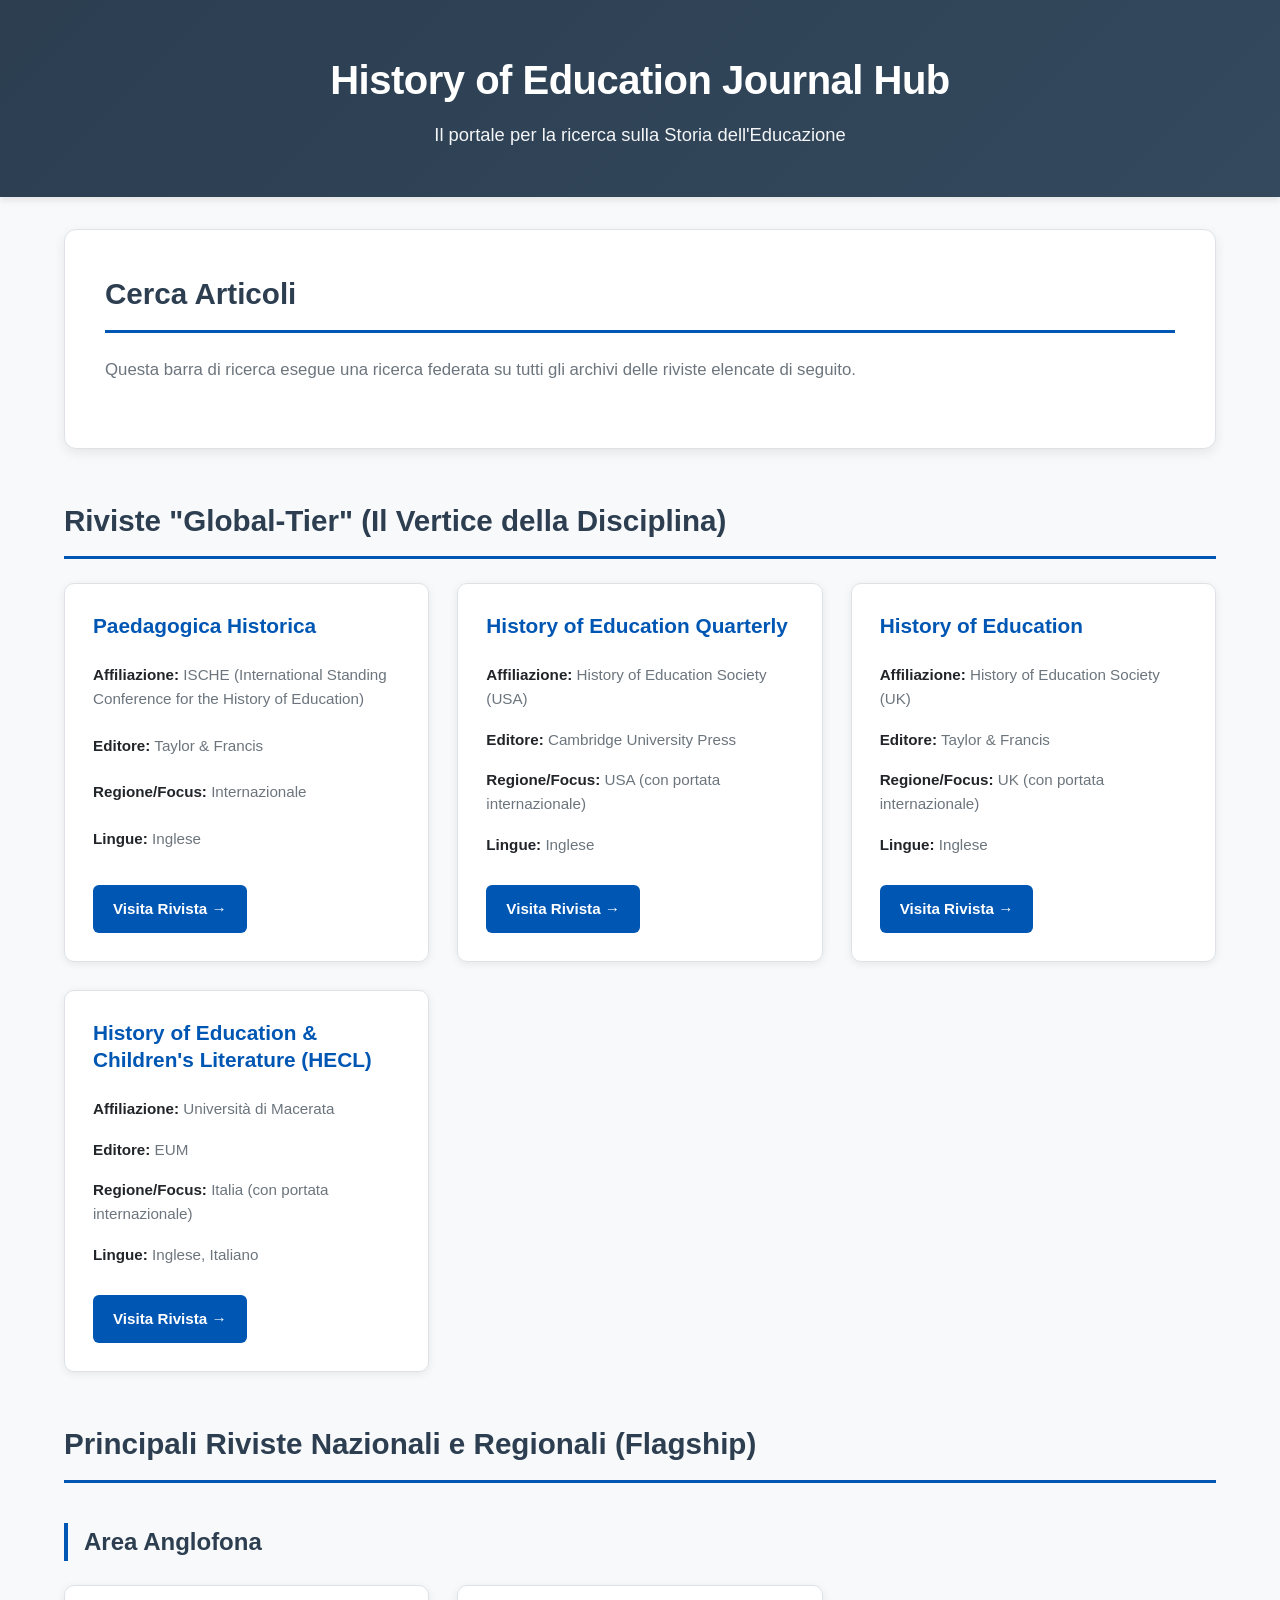
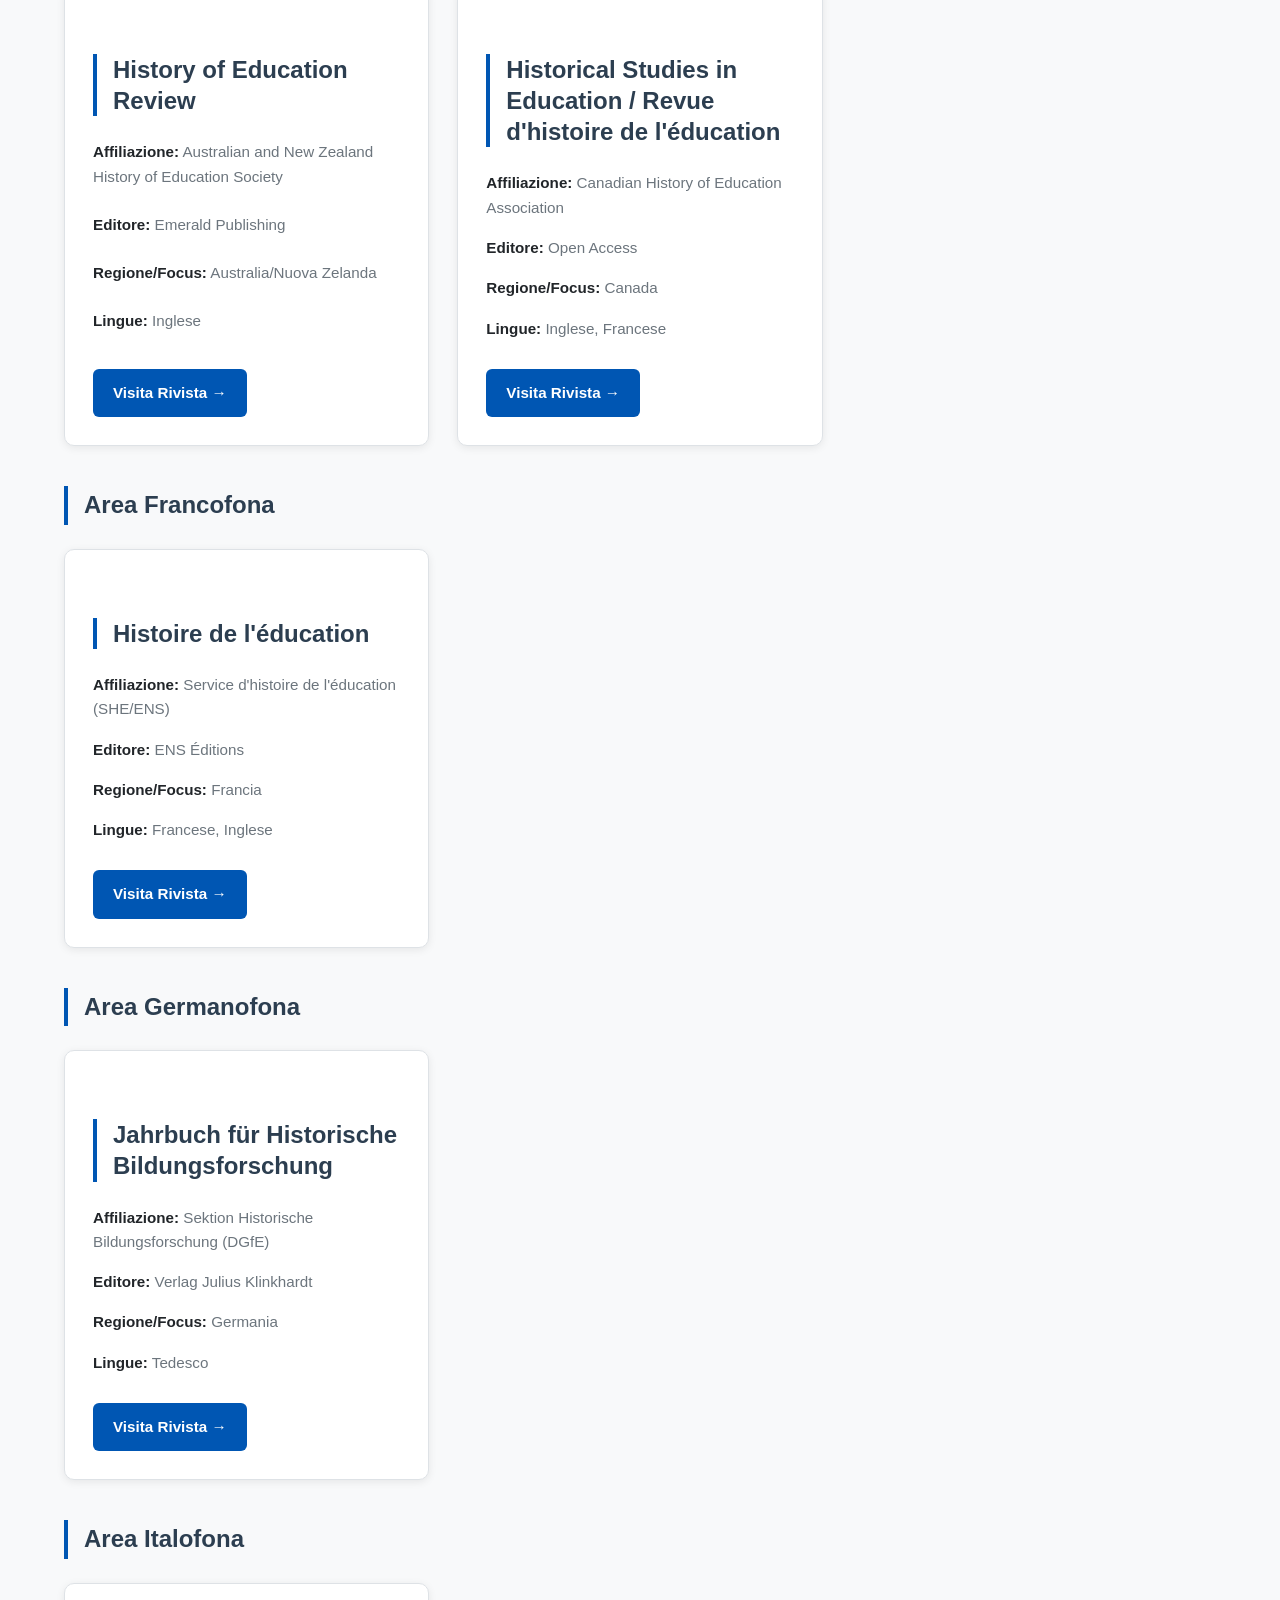
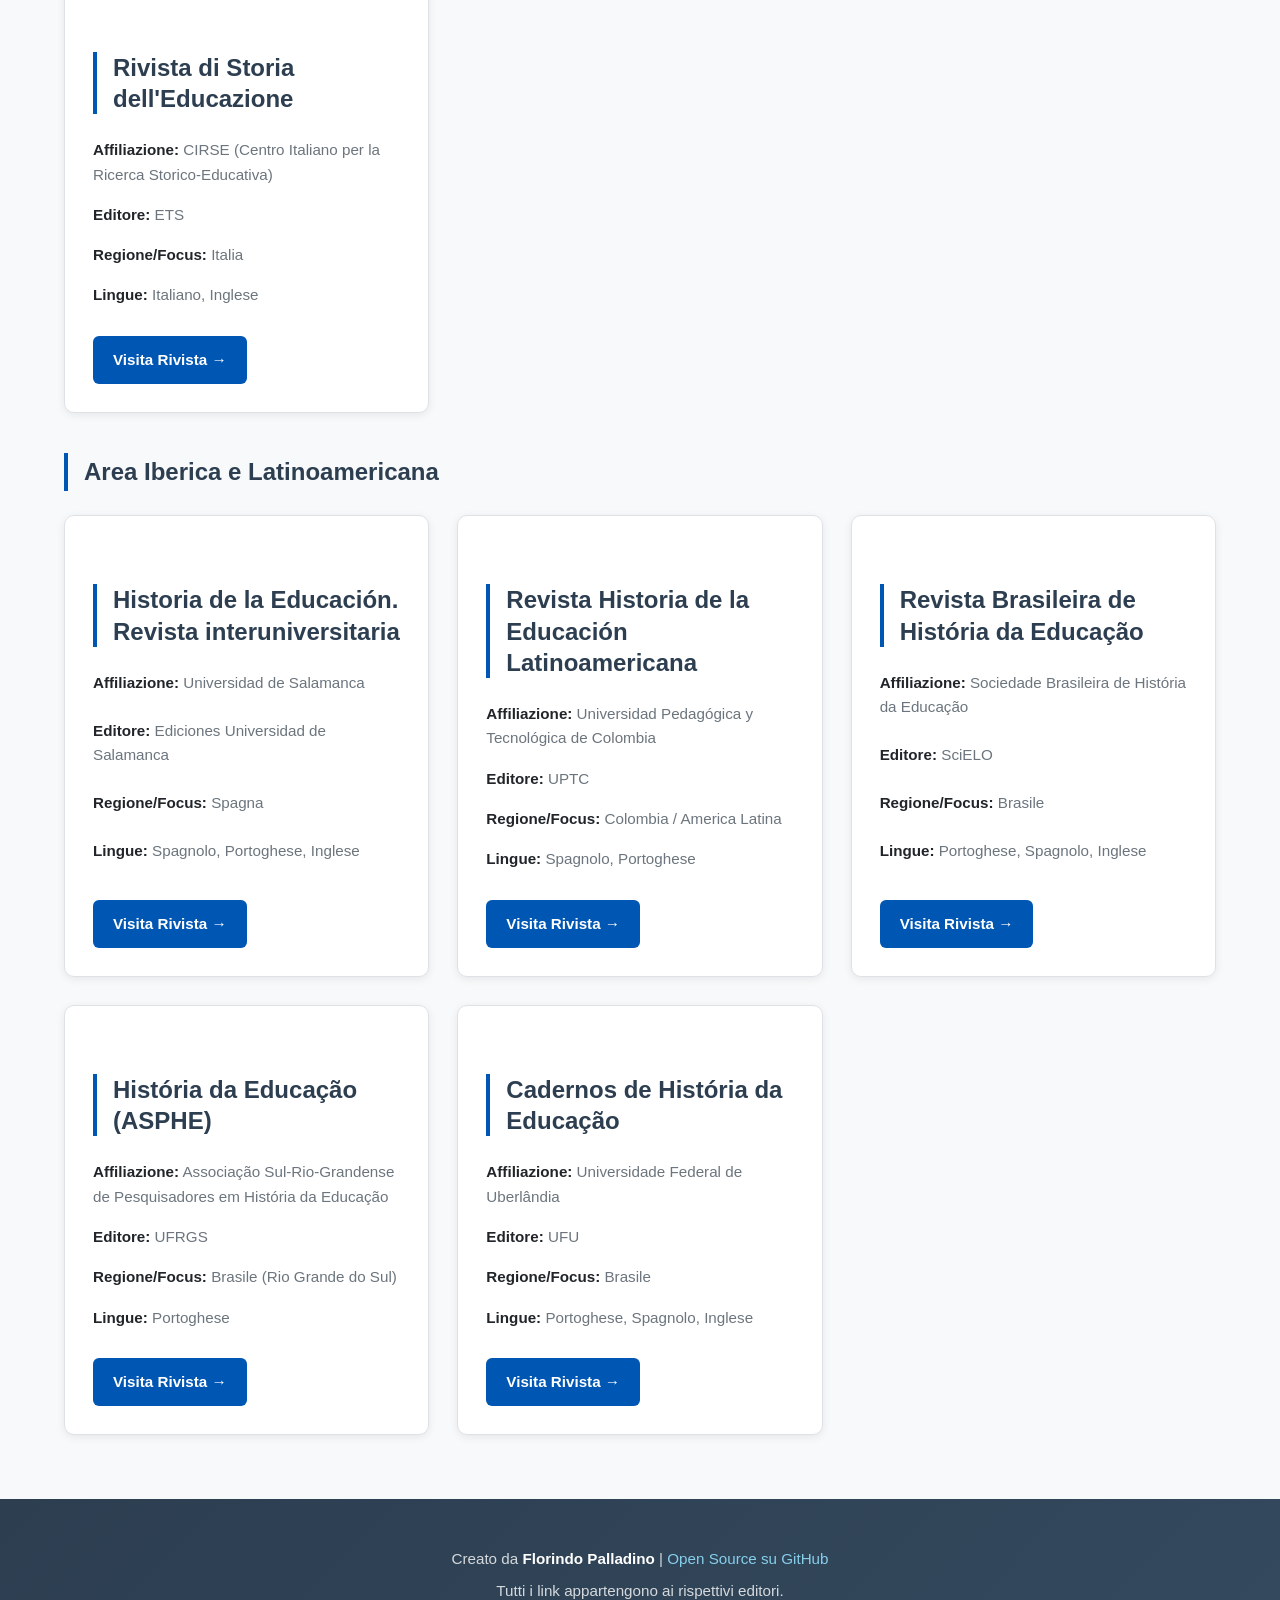
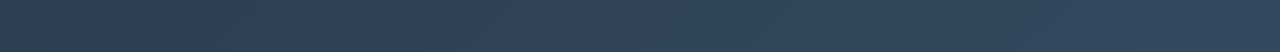
==== commit 7e4ae27f: "Remove 'su Tutte le Riviste' from search section title" ====
--- a/index.html
+++ b/index.html
@@ -14,7 +14,7 @@
 
     <main>
         <section id="search-section">
-            <h2>Cerca Articoli su Tutte le Riviste</h2>
+            <h2>Cerca Articoli</h2>
             <p>Questa barra di ricerca esegue una ricerca federata su tutti gli archivi delle riviste elencate di seguito.</p>
 
             <script async src="https://cse.google.com/cse.js?cx=66ebbb48f636a429a"></script>
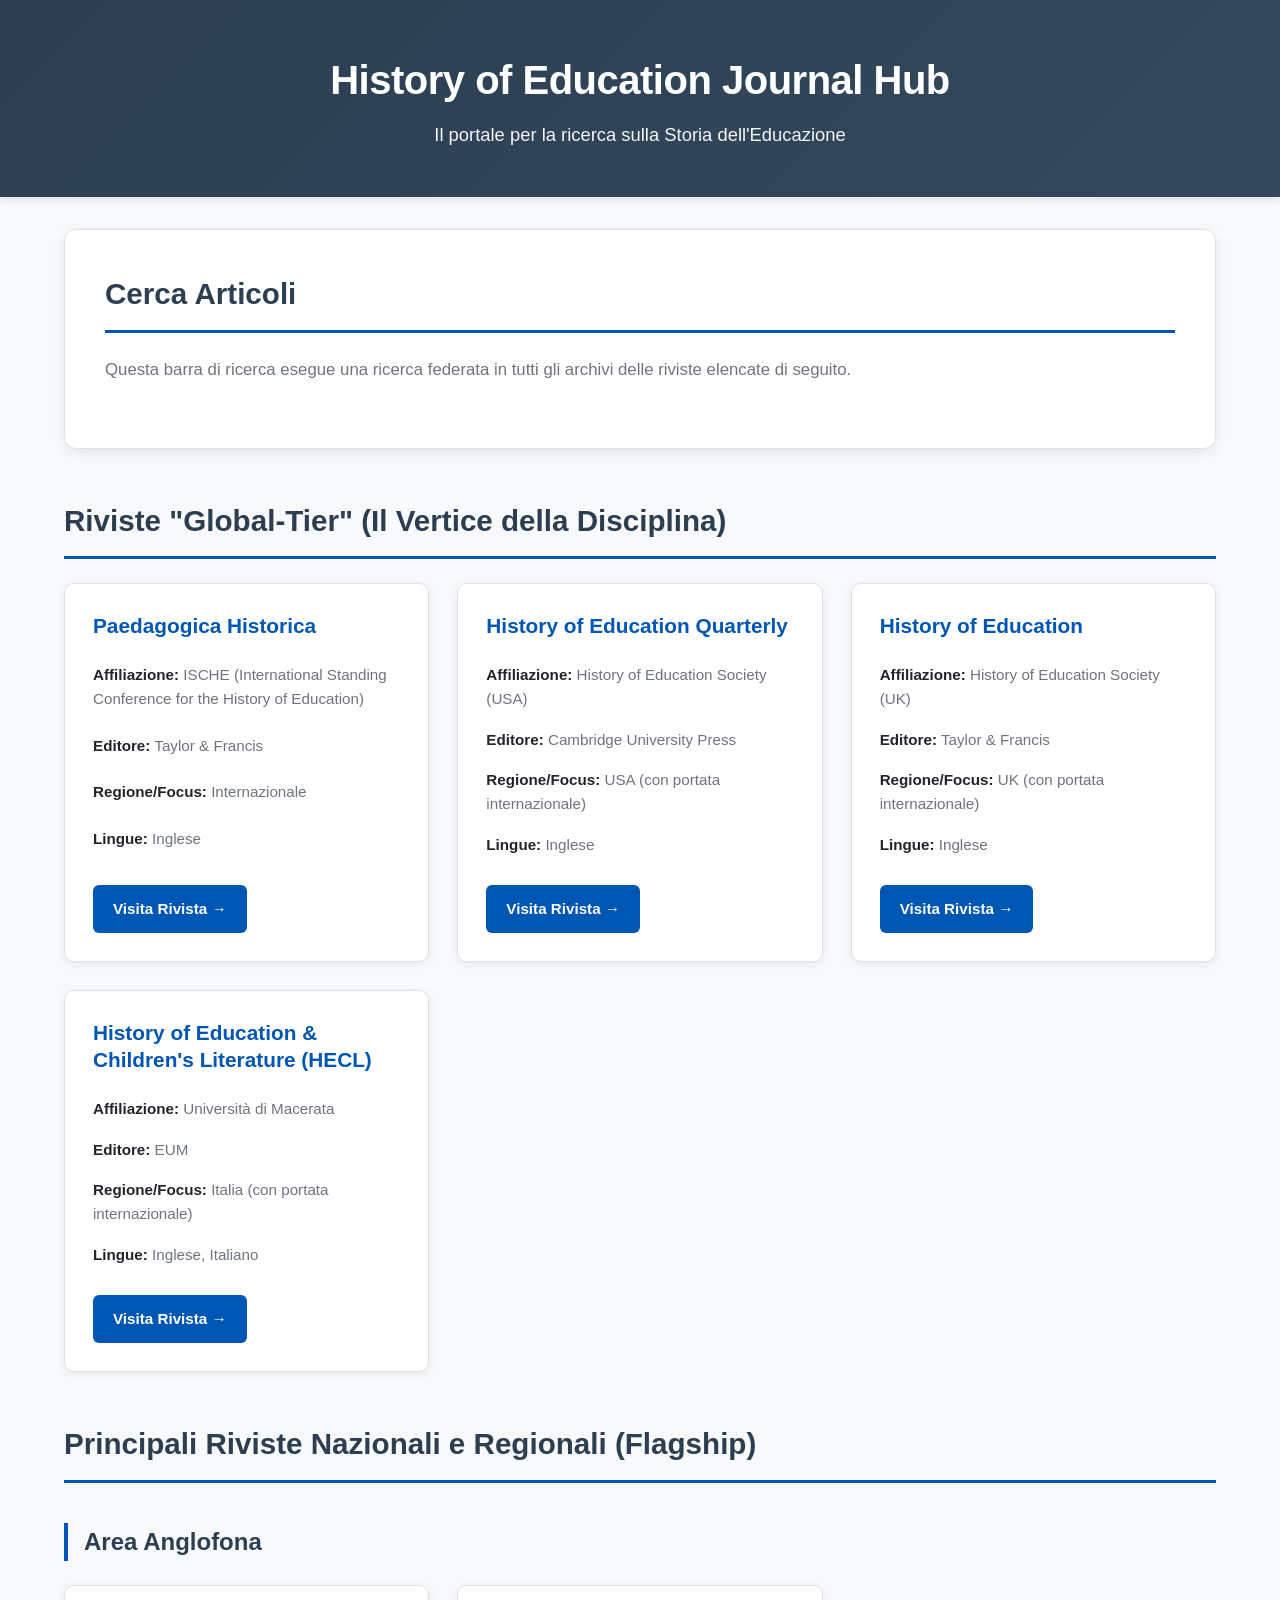
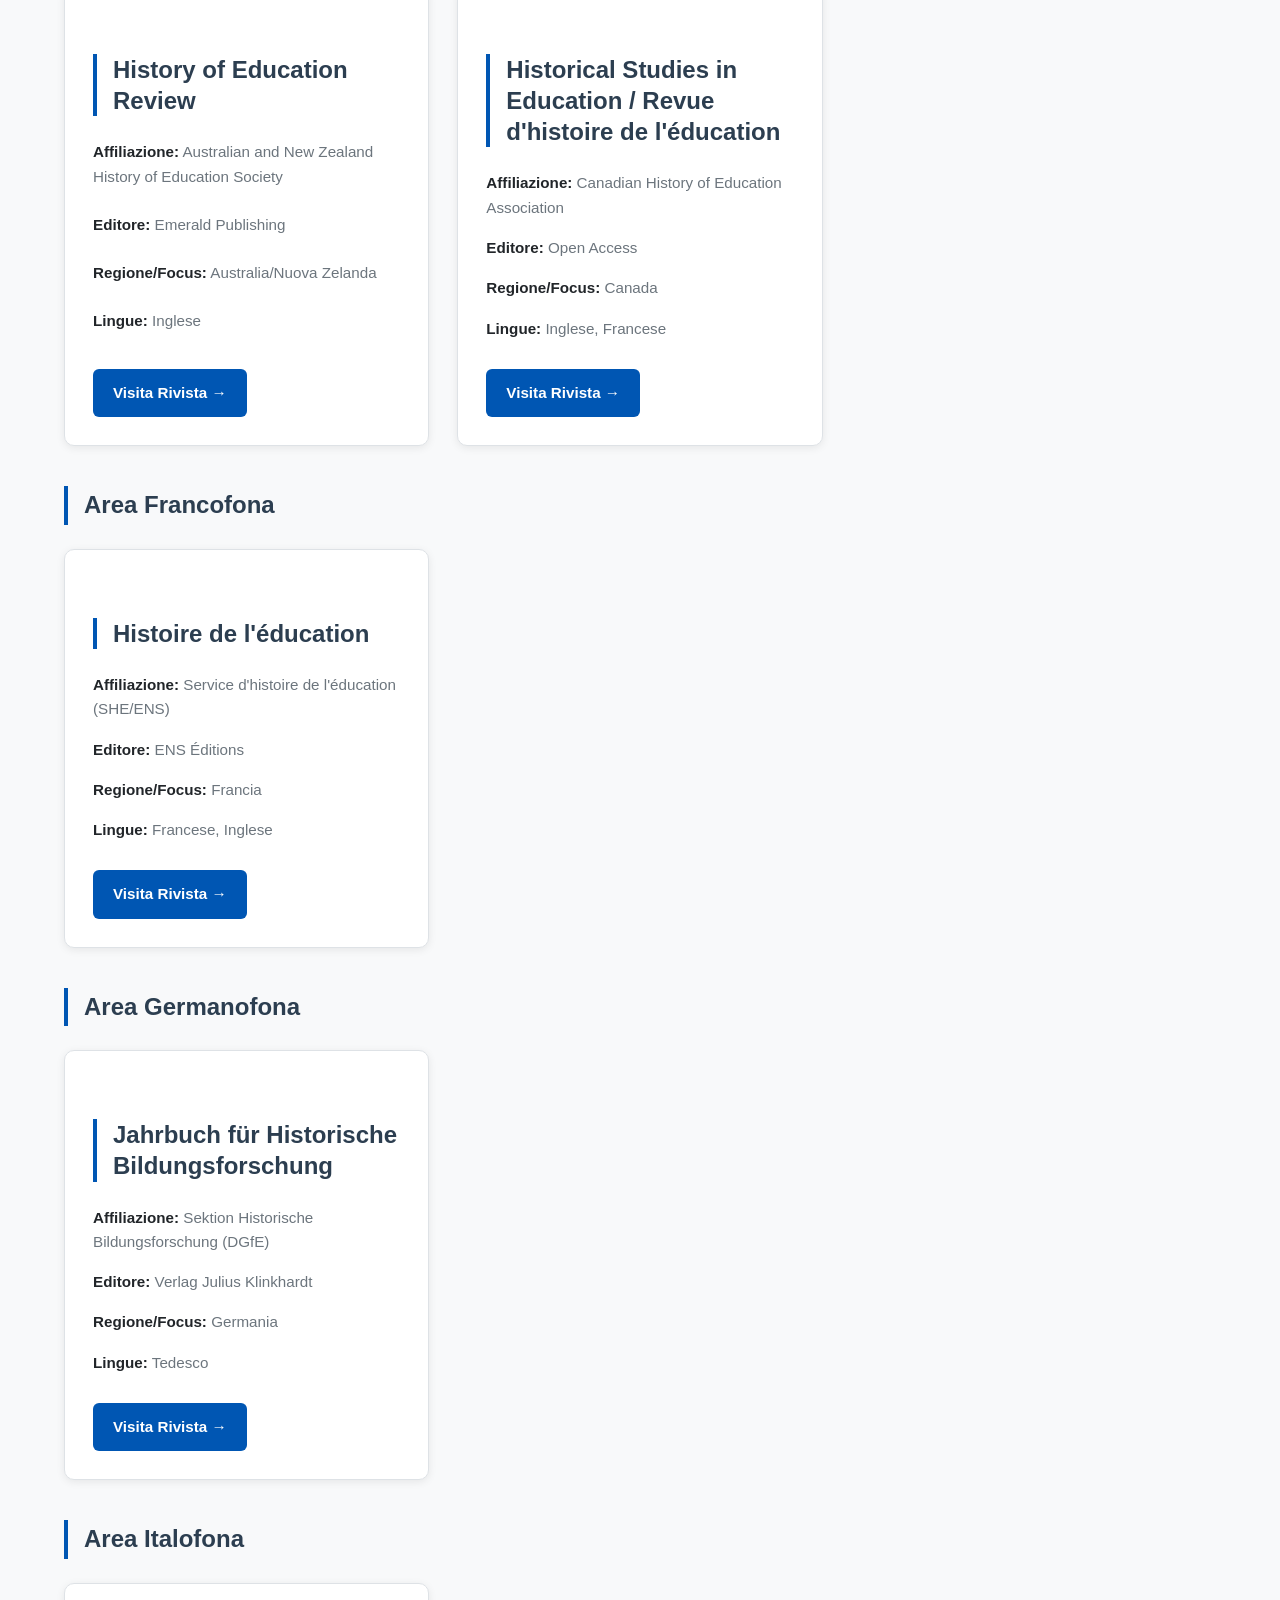
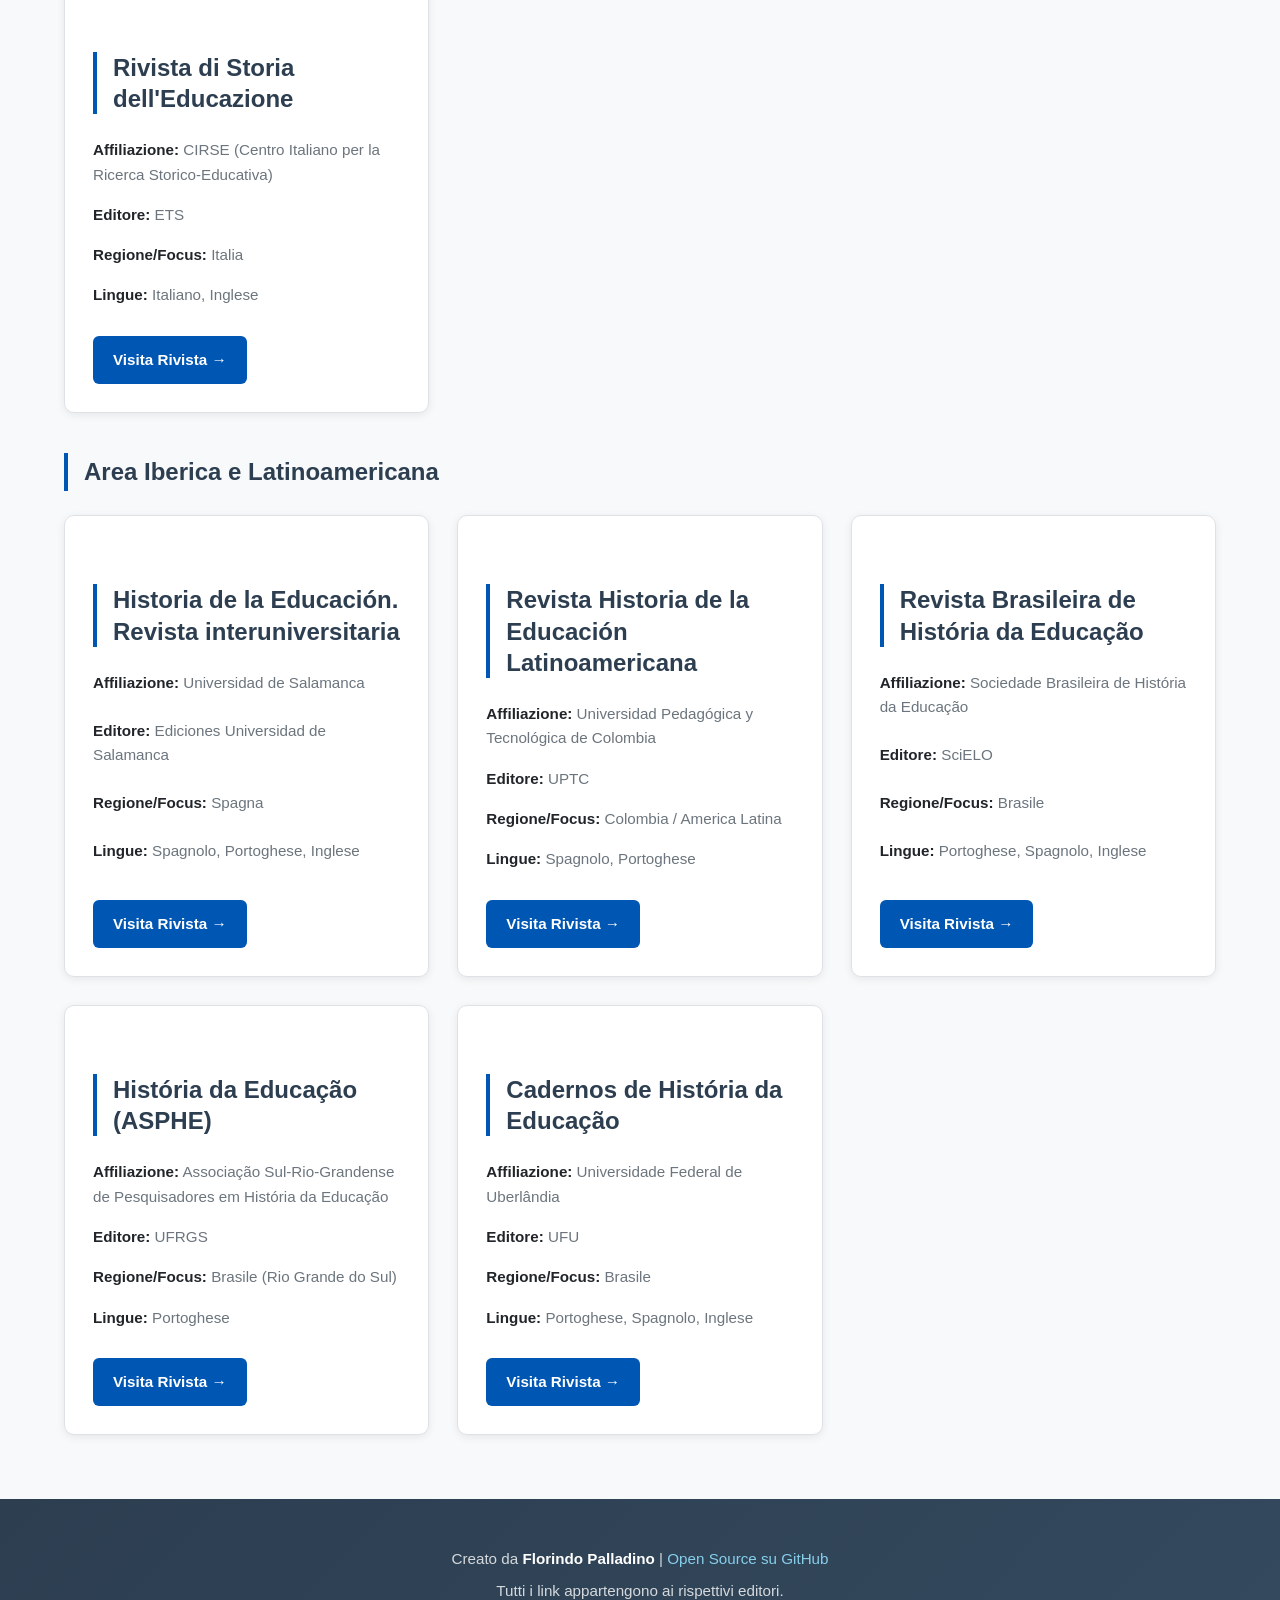
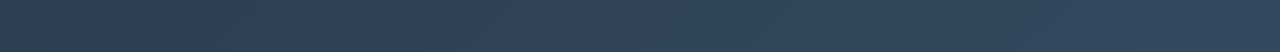
==== commit edb3a461: "Change 'su tutti' to 'in tutti' in search description" ====
--- a/index.html
+++ b/index.html
@@ -15,7 +15,7 @@
     <main>
         <section id="search-section">
             <h2>Cerca Articoli</h2>
-            <p>Questa barra di ricerca esegue una ricerca federata su tutti gli archivi delle riviste elencate di seguito.</p>
+            <p>Questa barra di ricerca esegue una ricerca federata in tutti gli archivi delle riviste elencate di seguito.</p>
 
             <script async src="https://cse.google.com/cse.js?cx=66ebbb48f636a429a"></script>
             <div class="gcse-search"></div>
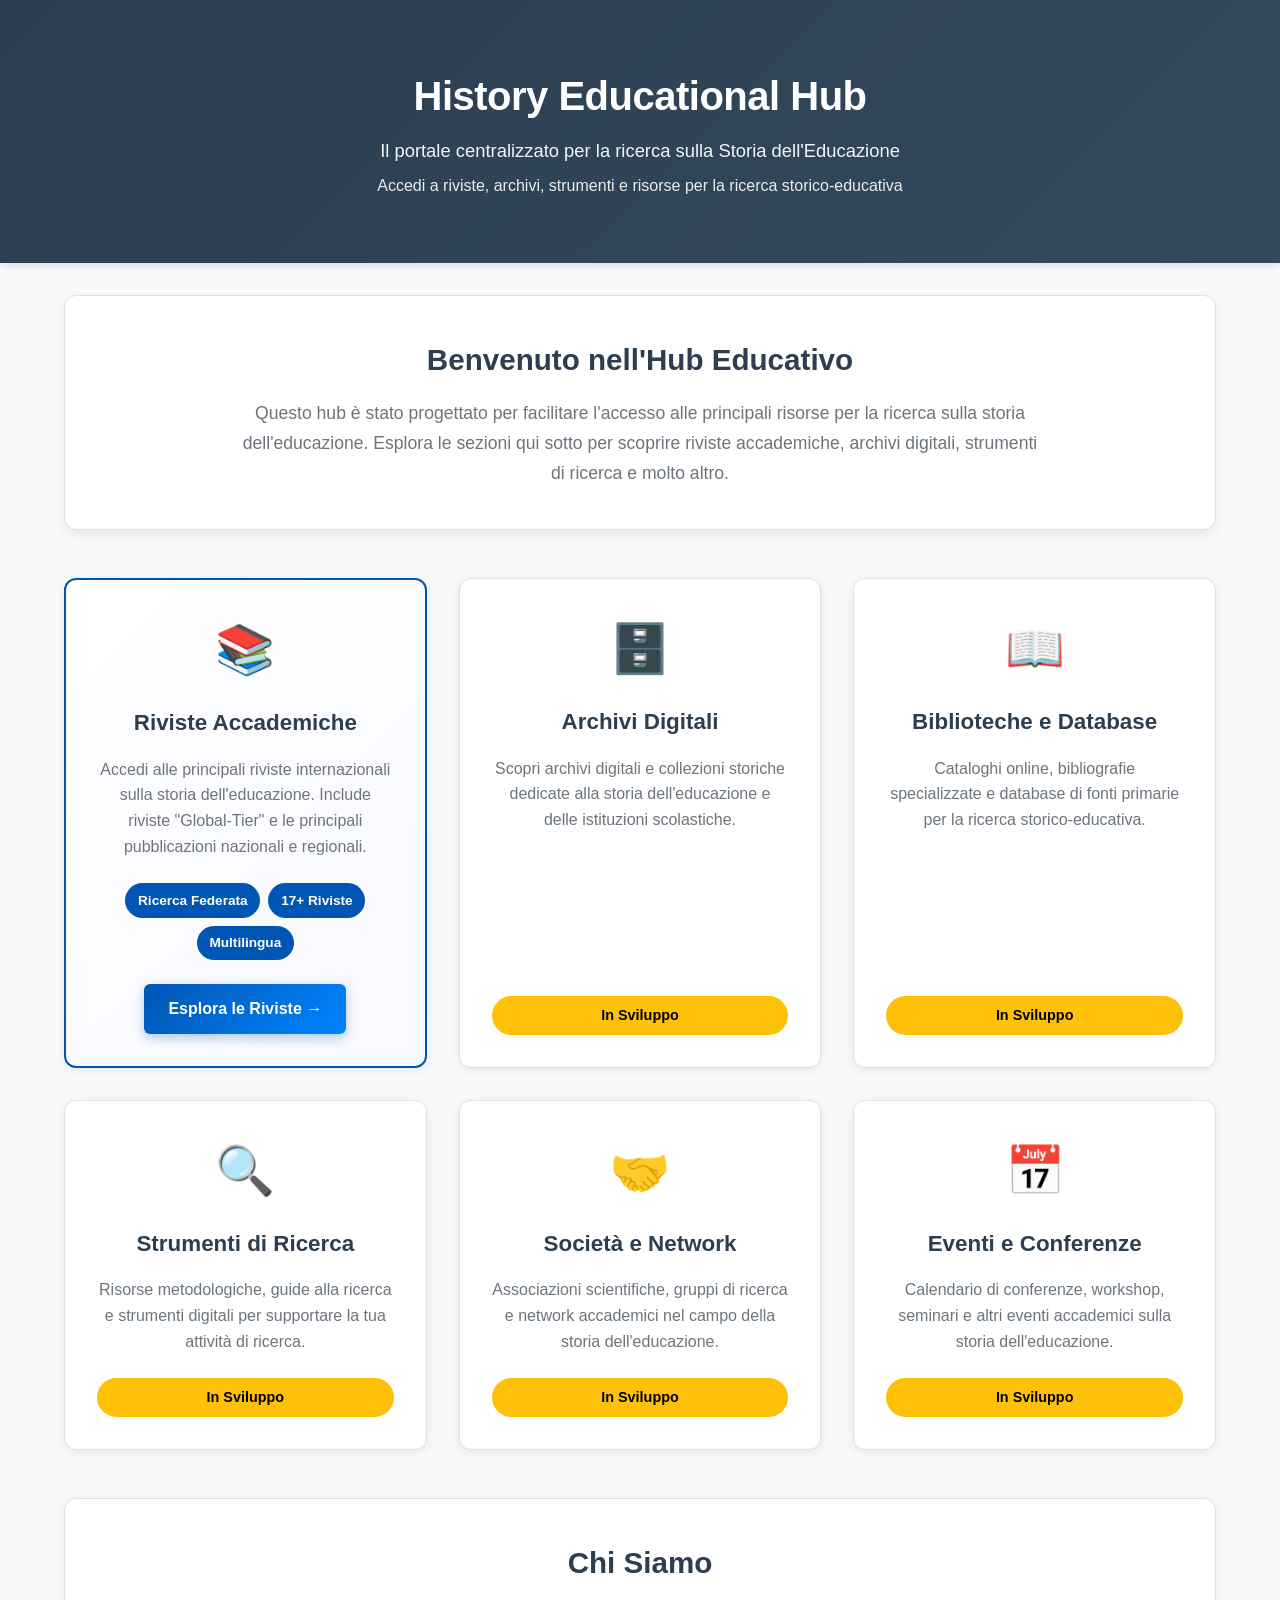
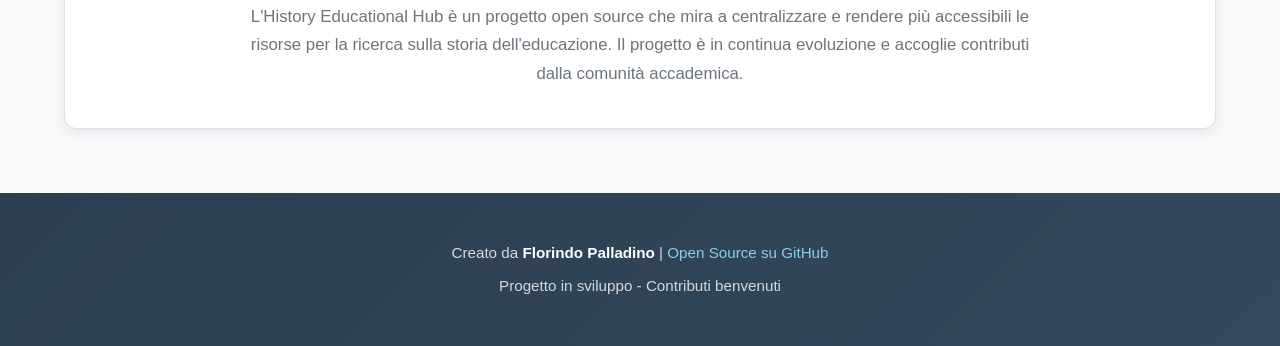
==== commit cbe099dd: "Create History Educational Hub structure - Create new index.html as main hub page with navigation to" ====
--- a/index.html
+++ b/index.html
@@ -3,221 +3,112 @@
 <head>
     <meta charset="UTF-8">
     <meta name="viewport" content="width=device-width, initial-scale=1.0">
-    <title>History of Education Journal Hub</title>
+    <title>History Educational Hub</title>
     <link rel="stylesheet" href="style.css">
 </head>
 <body>
-    <header>
-        <h1>History of Education Journal Hub</h1>
-        <p>Il portale per la ricerca sulla Storia dell'Educazione</p>
+    <header class="hub-header">
+        <h1>History Educational Hub</h1>
+        <p>Il portale centralizzato per la ricerca sulla Storia dell'Educazione</p>
+        <p class="subtitle">Accedi a riviste, archivi, strumenti e risorse per la ricerca storico-educativa</p>
     </header>
 
-    <main>
-        <section id="search-section">
-            <h2>Cerca Articoli</h2>
-            <p>Questa barra di ricerca esegue una ricerca federata in tutti gli archivi delle riviste elencate di seguito.</p>
-
-            <script async src="https://cse.google.com/cse.js?cx=66ebbb48f636a429a"></script>
-            <div class="gcse-search"></div>
+    <main class="hub-main">
+        <section class="hub-intro">
+            <h2>Benvenuto nell'Hub Educativo</h2>
+            <p>
+                Questo hub è stato progettato per facilitare l'accesso alle principali risorse
+                per la ricerca sulla storia dell'educazione. Esplora le sezioni qui sotto per
+                scoprire riviste accademiche, archivi digitali, strumenti di ricerca e molto altro.
+            </p>
         </section>
 
-        <section id="journals">
-            <h2>Riviste "Global-Tier" (Il Vertice della Disciplina)</h2>
-            <div class="journal-grid global-tier"></div>
+        <section class="hub-grid">
+            <!-- Riviste Section -->
+            <div class="hub-card primary-card">
+                <div class="card-icon">📚</div>
+                <h3>Riviste Accademiche</h3>
+                <p>
+                    Accedi alle principali riviste internazionali sulla storia dell'educazione.
+                    Include riviste "Global-Tier" e le principali pubblicazioni nazionali e regionali.
+                </p>
+                <div class="card-features">
+                    <span class="feature-badge">Ricerca Federata</span>
+                    <span class="feature-badge">17+ Riviste</span>
+                    <span class="feature-badge">Multilingua</span>
+                </div>
+                <a href="journals.html" class="hub-link primary-link">Esplora le Riviste →</a>
+            </div>
 
-            <h2>Principali Riviste Nazionali e Regionali (Flagship)</h2>
-            <div id="flagship-container"></div>
+            <!-- Archivi Digitali Section -->
+            <div class="hub-card">
+                <div class="card-icon">🗄️</div>
+                <h3>Archivi Digitali</h3>
+                <p>
+                    Scopri archivi digitali e collezioni storiche dedicate alla storia dell'educazione
+                    e delle istituzioni scolastiche.
+                </p>
+                <div class="card-status">In Sviluppo</div>
+            </div>
+
+            <!-- Biblioteche e Database Section -->
+            <div class="hub-card">
+                <div class="card-icon">📖</div>
+                <h3>Biblioteche e Database</h3>
+                <p>
+                    Cataloghi online, bibliografie specializzate e database di fonti primarie
+                    per la ricerca storico-educativa.
+                </p>
+                <div class="card-status">In Sviluppo</div>
+            </div>
+
+            <!-- Strumenti di Ricerca Section -->
+            <div class="hub-card">
+                <div class="card-icon">🔍</div>
+                <h3>Strumenti di Ricerca</h3>
+                <p>
+                    Risorse metodologiche, guide alla ricerca e strumenti digitali per
+                    supportare la tua attività di ricerca.
+                </p>
+                <div class="card-status">In Sviluppo</div>
+            </div>
+
+            <!-- Società e Network Section -->
+            <div class="hub-card">
+                <div class="card-icon">🤝</div>
+                <h3>Società e Network</h3>
+                <p>
+                    Associazioni scientifiche, gruppi di ricerca e network accademici
+                    nel campo della storia dell'educazione.
+                </p>
+                <div class="card-status">In Sviluppo</div>
+            </div>
+
+            <!-- Eventi e Conferenze Section -->
+            <div class="hub-card">
+                <div class="card-icon">📅</div>
+                <h3>Eventi e Conferenze</h3>
+                <p>
+                    Calendario di conferenze, workshop, seminari e altri eventi accademici
+                    sulla storia dell'educazione.
+                </p>
+                <div class="card-status">In Sviluppo</div>
+            </div>
+        </section>
+
+        <section class="hub-info">
+            <h2>Chi Siamo</h2>
+            <p>
+                L'History Educational Hub è un progetto open source che mira a centralizzare
+                e rendere più accessibili le risorse per la ricerca sulla storia dell'educazione.
+                Il progetto è in continua evoluzione e accoglie contributi dalla comunità accademica.
+            </p>
         </section>
     </main>
 
     <footer>
         <p>Creato da <strong>Florindo Palladino</strong> | <a href="https://github.com/FlorindoPalladino/sito-history-of-education" target="_blank" rel="noopener">Open Source su GitHub</a></p>
-        <p>Tutti i link appartengono ai rispettivi editori.</p>
+        <p>Progetto in sviluppo - Contributi benvenuti</p>
     </footer>
-
-    <script>
-        // Dati JSON completi delle riviste
-        const data = {
-            "globalTier": [
-                {
-                    "nome": "Paedagogica Historica",
-                    "affiliazione": "ISCHE (International Standing Conference for the History of Education)",
-                    "editore": "Taylor & Francis",
-                    "regione": "Internazionale",
-                    "lingue": "Inglese",
-                    "url": "https://www.tandfonline.com/journals/cpdh20"
-                },
-                {
-                    "nome": "History of Education Quarterly",
-                    "affiliazione": "History of Education Society (USA)",
-                    "editore": "Cambridge University Press",
-                    "regione": "USA (con portata internazionale)",
-                    "lingue": "Inglese",
-                    "url": "https://www.cambridge.org/core/journals/history-of-education-quarterly"
-                },
-                {
-                    "nome": "History of Education",
-                    "affiliazione": "History of Education Society (UK)",
-                    "editore": "Taylor & Francis",
-                    "regione": "UK (con portata internazionale)",
-                    "lingue": "Inglese",
-                    "url": "https://www.tandfonline.com/journals/thed20"
-                },
-                {
-                    "nome": "History of Education & Children's Literature (HECL)",
-                    "affiliazione": "Università di Macerata",
-                    "editore": "EUM",
-                    "regione": "Italia (con portata internazionale)",
-                    "lingue": "Inglese, Italiano",
-                    "url": "https://rivisteopen.unimc.it/index.php/hecl/issue/view/188"
-                }
-            ],
-            "flagship": [
-                {
-                    "area": "Area Anglofona",
-                    "riviste": [
-                        {
-                            "nome": "History of Education Review",
-                            "affiliazione": "Australian and New Zealand History of Education Society",
-                            "editore": "Emerald Publishing",
-                            "regione": "Australia/Nuova Zelanda",
-                            "lingue": "Inglese",
-                            "url": "https://www.emerald.com/her"
-                        },
-                        {
-                            "nome": "Historical Studies in Education / Revue d'histoire de l'éducation",
-                            "affiliazione": "Canadian History of Education Association",
-                            "editore": "Open Access",
-                            "regione": "Canada",
-                            "lingue": "Inglese, Francese",
-                            "url": "https://historicalstudiesineducation.ca/"
-                        }
-                    ]
-                },
-                {
-                    "area": "Area Francofona",
-                    "riviste": [
-                        {
-                            "nome": "Histoire de l'éducation",
-                            "affiliazione": "Service d'histoire de l'éducation (SHE/ENS)",
-                            "editore": "ENS Éditions",
-                            "regione": "Francia",
-                            "lingue": "Francese, Inglese",
-                            "url": "https://journals.openedition.org/histoire-education/"
-                        }
-                    ]
-                },
-                {
-                    "area": "Area Germanofona",
-                    "riviste": [
-                        {
-                            "nome": "Jahrbuch für Historische Bildungsforschung",
-                            "affiliazione": "Sektion Historische Bildungsforschung (DGfE)",
-                            "editore": "Verlag Julius Klinkhardt",
-                            "regione": "Germania",
-                            "lingue": "Tedesco",
-                            "url": "https://jb-historische-bildungsforschung.de/index.html"
-                        }
-                    ]
-                },
-                {
-                    "area": "Area Italofona",
-                    "riviste": [
-                        {
-                            "nome": "Rivista di Storia dell'Educazione",
-                            "affiliazione": "CIRSE (Centro Italiano per la Ricerca Storico-Educativa)",
-                            "editore": "ETS",
-                            "regione": "Italia",
-                            "lingue": "Italiano, Inglese",
-                            "url": "https://www.rivistadistoriadelleducazione.it/"
-                        }
-                    ]
-                },
-                {
-                    "area": "Area Iberica e Latinoamericana",
-                    "riviste": [
-                        {
-                            "nome": "Historia de la Educación. Revista interuniversitaria",
-                            "affiliazione": "Universidad de Salamanca",
-                            "editore": "Ediciones Universidad de Salamanca",
-                            "regione": "Spagna",
-                            "lingue": "Spagnolo, Portoghese, Inglese",
-                            "url": "https://revistas.usal.es/tres/index.php/0212-0267"
-                        },
-                        {
-                            "nome": "Revista Historia de la Educación Latinoamericana",
-                            "affiliazione": "Universidad Pedagógica y Tecnológica de Colombia",
-                            "editore": "UPTC",
-                            "regione": "Colombia / America Latina",
-                            "lingue": "Spagnolo, Portoghese",
-                            "url": "https://revistas.uptc.edu.co/index.php/historia_educacion_latinamerican/"
-                        },
-                        {
-                            "nome": "Revista Brasileira de História da Educação",
-                            "affiliazione": "Sociedade Brasileira de História da Educação",
-                            "editore": "SciELO",
-                            "regione": "Brasile",
-                            "lingue": "Portoghese, Spagnolo, Inglese",
-                            "url": "https://www.scielo.br/j/rbhe/"
-                        },
-                        {
-                            "nome": "História da Educação (ASPHE)",
-                            "affiliazione": "Associação Sul-Rio-Grandense de Pesquisadores em História da Educação",
-                            "editore": "UFRGS",
-                            "regione": "Brasile (Rio Grande do Sul)",
-                            "lingue": "Portoghese",
-                            "url": "http://seer.ufrgs.br/asphe"
-                        },
-                        {
-                            "nome": "Cadernos de História da Educação",
-                            "affiliazione": "Universidade Federal de Uberlândia",
-                            "editore": "UFU",
-                            "regione": "Brasile",
-                            "lingue": "Portoghese, Spagnolo, Inglese",
-                            "url": "https://seer.ufu.br/index.php/che/"
-                        }
-                    ]
-                }
-            ]
-        };
-
-        // Funzione per creare una "card" di una rivista
-        function createJournalCard(journal) {
-            const affiliazione = journal.affiliazione || journal.editore || '';
-            const regione = journal.regione || journal.focus || '';
-
-            return `
-                <div class="journal-card">
-                    <h3>${journal.nome}</h3>
-                    ${affiliazione ? `<p><strong>Affiliazione:</strong> ${affiliazione}</p>` : ''}
-                    ${journal.editore && journal.affiliazione !== journal.editore ? `<p><strong>Editore:</strong> ${journal.editore}</p>` : ''}
-                    ${regione ? `<p><strong>Regione/Focus:</strong> ${regione}</p>` : ''}
-                    ${journal.lingue ? `<p><strong>Lingue:</strong> ${journal.lingue}</p>` : ''}
-                    <a href="${journal.url}" target="_blank" class="journal-link">Visita Rivista →</a>
-                </div>
-            `;
-        }
-
-        // Popola le sezioni quando la pagina è caricata
-        document.addEventListener('DOMContentLoaded', () => {
-            // Popola Global-Tier
-            const globalContainer = document.querySelector('.global-tier');
-            data.globalTier.forEach(journal => {
-                globalContainer.innerHTML += createJournalCard(journal);
-            });
-
-            // Popola Flagship (divise per area)
-            const flagshipContainer = document.querySelector('#flagship-container');
-            data.flagship.forEach(area => {
-                let areaHtml = `<h3>${area.area}</h3>`;
-                areaHtml += '<div class="journal-grid">';
-                area.riviste.forEach(journal => {
-                    areaHtml += createJournalCard(journal);
-                });
-                areaHtml += '</div>';
-                flagshipContainer.innerHTML += areaHtml;
-            });
-        });
-    </script>
 </body>
 </html>
--- a/style.css
+++ b/style.css
@@ -319,6 +319,239 @@
     animation: fadeIn 0.5s ease forwards;
 }
 
+/* === Hub Styles === */
+.hub-header {
+    background: linear-gradient(135deg, var(--primary-color) 0%, #34495e 100%);
+    color: #ffffff;
+    padding: 4rem 2rem;
+    text-align: center;
+    box-shadow: 0 4px 6px var(--shadow-light);
+}
+
+.hub-header .subtitle {
+    font-size: 1rem;
+    opacity: 0.9;
+    margin-top: 0.5rem;
+}
+
+.hub-main {
+    max-width: 1200px;
+    margin: 2rem auto;
+    padding: 0 1.5rem;
+}
+
+.hub-intro {
+    background-color: var(--card-bg);
+    padding: 2.5rem;
+    border-radius: 12px;
+    box-shadow: 0 4px 12px var(--shadow-light);
+    margin-bottom: 3rem;
+    border: 1px solid var(--border-color);
+    text-align: center;
+}
+
+.hub-intro h2 {
+    margin-top: 0;
+    border: none;
+    padding: 0;
+    margin-bottom: 1rem;
+}
+
+.hub-intro p {
+    color: var(--text-secondary);
+    font-size: 1.1rem;
+    line-height: 1.7;
+    max-width: 800px;
+    margin: 0 auto;
+}
+
+/* === Hub Grid === */
+.hub-grid {
+    display: grid;
+    grid-template-columns: repeat(auto-fit, minmax(320px, 1fr));
+    gap: 2rem;
+    margin-bottom: 3rem;
+}
+
+/* === Hub Cards === */
+.hub-card {
+    background-color: var(--card-bg);
+    border: 1px solid var(--border-color);
+    border-radius: 12px;
+    padding: 2rem;
+    box-shadow: 0 2px 8px var(--shadow-light);
+    transition: transform var(--transition-speed) ease,
+                box-shadow var(--transition-speed) ease,
+                border-color var(--transition-speed) ease;
+    display: flex;
+    flex-direction: column;
+    position: relative;
+    overflow: hidden;
+}
+
+.hub-card:hover {
+    transform: translateY(-6px);
+    box-shadow: 0 8px 20px var(--shadow-medium);
+    border-color: var(--accent-color);
+}
+
+.hub-card.primary-card {
+    border: 2px solid var(--accent-color);
+    background: linear-gradient(135deg, #ffffff 0%, #f8f9ff 100%);
+}
+
+.card-icon {
+    font-size: 3rem;
+    margin-bottom: 1rem;
+    text-align: center;
+}
+
+.hub-card h3 {
+    margin-top: 0;
+    margin-bottom: 1rem;
+    color: var(--primary-color);
+    font-size: 1.4rem;
+    border: none;
+    padding: 0;
+    text-align: center;
+}
+
+.hub-card p {
+    color: var(--text-secondary);
+    font-size: 1rem;
+    line-height: 1.6;
+    flex-grow: 1;
+    margin-bottom: 1.5rem;
+    text-align: center;
+}
+
+/* === Card Features === */
+.card-features {
+    display: flex;
+    flex-wrap: wrap;
+    gap: 0.5rem;
+    justify-content: center;
+    margin-bottom: 1.5rem;
+}
+
+.feature-badge {
+    background-color: var(--accent-color);
+    color: #ffffff;
+    padding: 0.4rem 0.8rem;
+    border-radius: 20px;
+    font-size: 0.85rem;
+    font-weight: 600;
+}
+
+/* === Card Status === */
+.card-status {
+    background-color: #ffc107;
+    color: #000;
+    padding: 0.5rem 1rem;
+    border-radius: 20px;
+    font-size: 0.9rem;
+    font-weight: 600;
+    text-align: center;
+    margin-top: auto;
+}
+
+/* === Hub Links === */
+.hub-link {
+    display: inline-block;
+    background-color: var(--accent-color);
+    color: #ffffff;
+    text-decoration: none;
+    padding: 0.75rem 1.5rem;
+    border-radius: 6px;
+    text-align: center;
+    font-weight: 600;
+    font-size: 1rem;
+    transition: background-color var(--transition-speed) ease,
+                transform var(--transition-speed) ease;
+    align-self: center;
+}
+
+.hub-link:hover {
+    background-color: var(--accent-hover);
+    transform: scale(1.05);
+}
+
+.hub-link.primary-link {
+    background: linear-gradient(135deg, var(--accent-color) 0%, #0084ff 100%);
+    box-shadow: 0 4px 12px rgba(0, 86, 179, 0.3);
+}
+
+.hub-link.primary-link:hover {
+    background: linear-gradient(135deg, var(--accent-hover) 0%, #0070dd 100%);
+    box-shadow: 0 6px 16px rgba(0, 86, 179, 0.4);
+}
+
+/* === Hub Info Section === */
+.hub-info {
+    background-color: var(--card-bg);
+    padding: 2.5rem;
+    border-radius: 12px;
+    box-shadow: 0 4px 12px var(--shadow-light);
+    border: 1px solid var(--border-color);
+    margin-bottom: 2rem;
+}
+
+.hub-info h2 {
+    margin-top: 0;
+    border: none;
+    padding: 0;
+    margin-bottom: 1rem;
+    text-align: center;
+}
+
+.hub-info p {
+    color: var(--text-secondary);
+    font-size: 1.05rem;
+    line-height: 1.7;
+    text-align: center;
+    max-width: 800px;
+    margin: 0 auto;
+}
+
+/* === Responsive Hub Design === */
+@media (max-width: 768px) {
+    .hub-grid {
+        grid-template-columns: 1fr;
+        gap: 1.5rem;
+    }
+
+    .hub-header {
+        padding: 3rem 1.5rem;
+    }
+
+    .card-icon {
+        font-size: 2.5rem;
+    }
+
+    .hub-card {
+        padding: 1.5rem;
+    }
+}
+
+@media (max-width: 480px) {
+    .hub-header {
+        padding: 2rem 1rem;
+    }
+
+    .hub-intro {
+        padding: 1.5rem;
+    }
+
+    .hub-info {
+        padding: 1.5rem;
+    }
+
+    .feature-badge {
+        font-size: 0.8rem;
+        padding: 0.3rem 0.6rem;
+    }
+}
+
 /* === Accessibilità === */
 a:focus,
 button:focus {
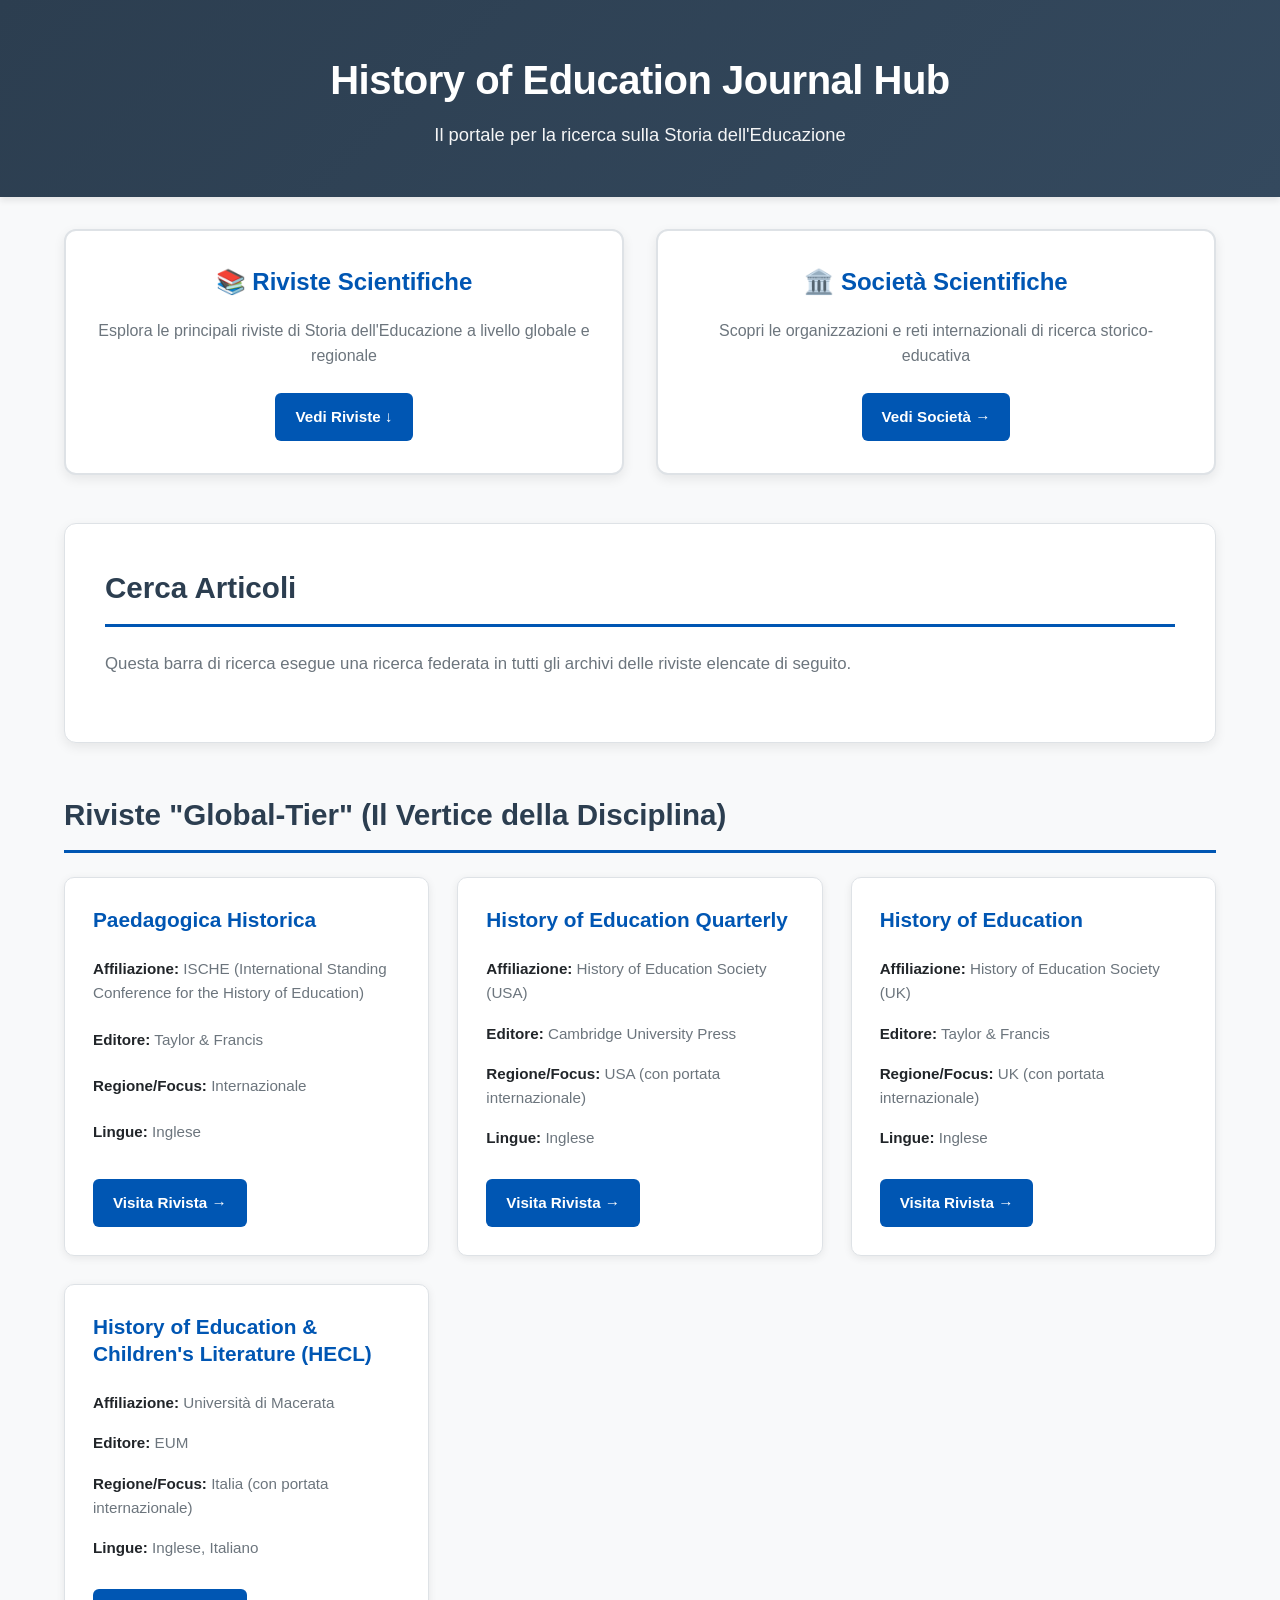
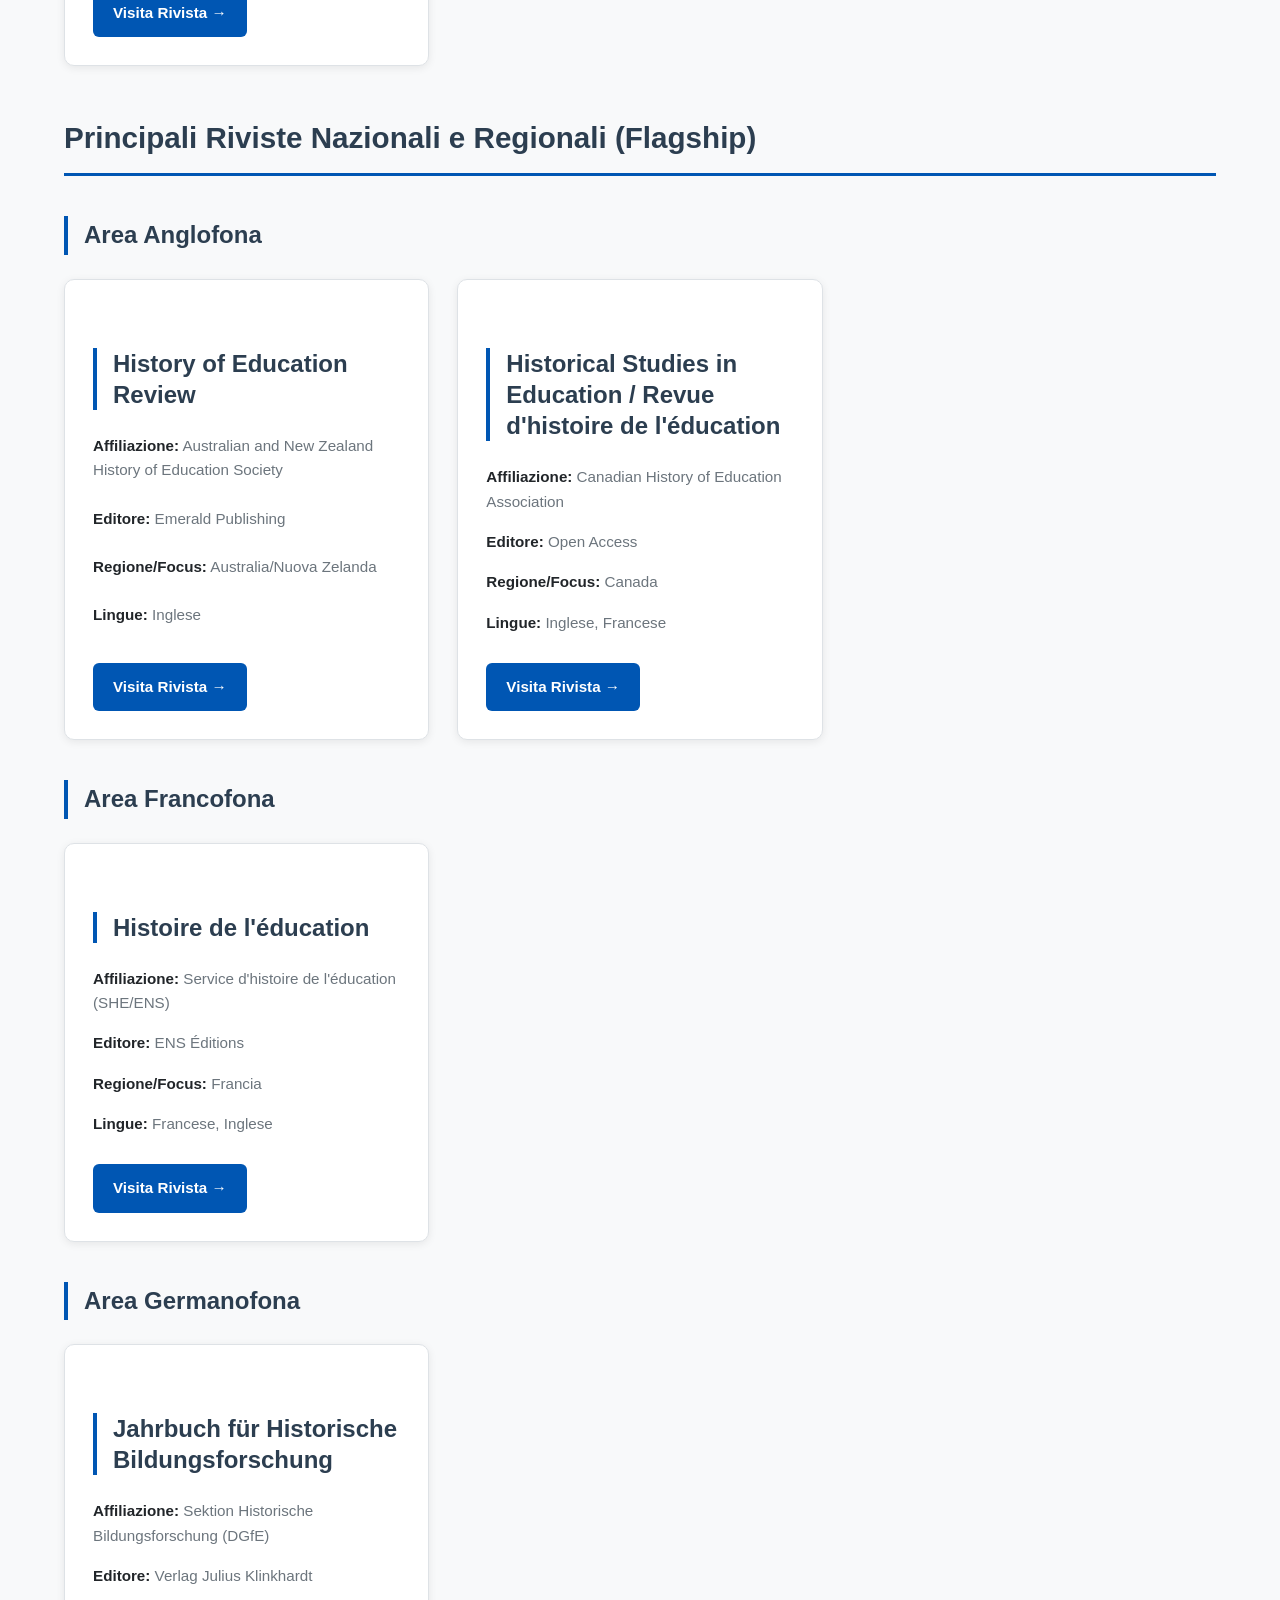
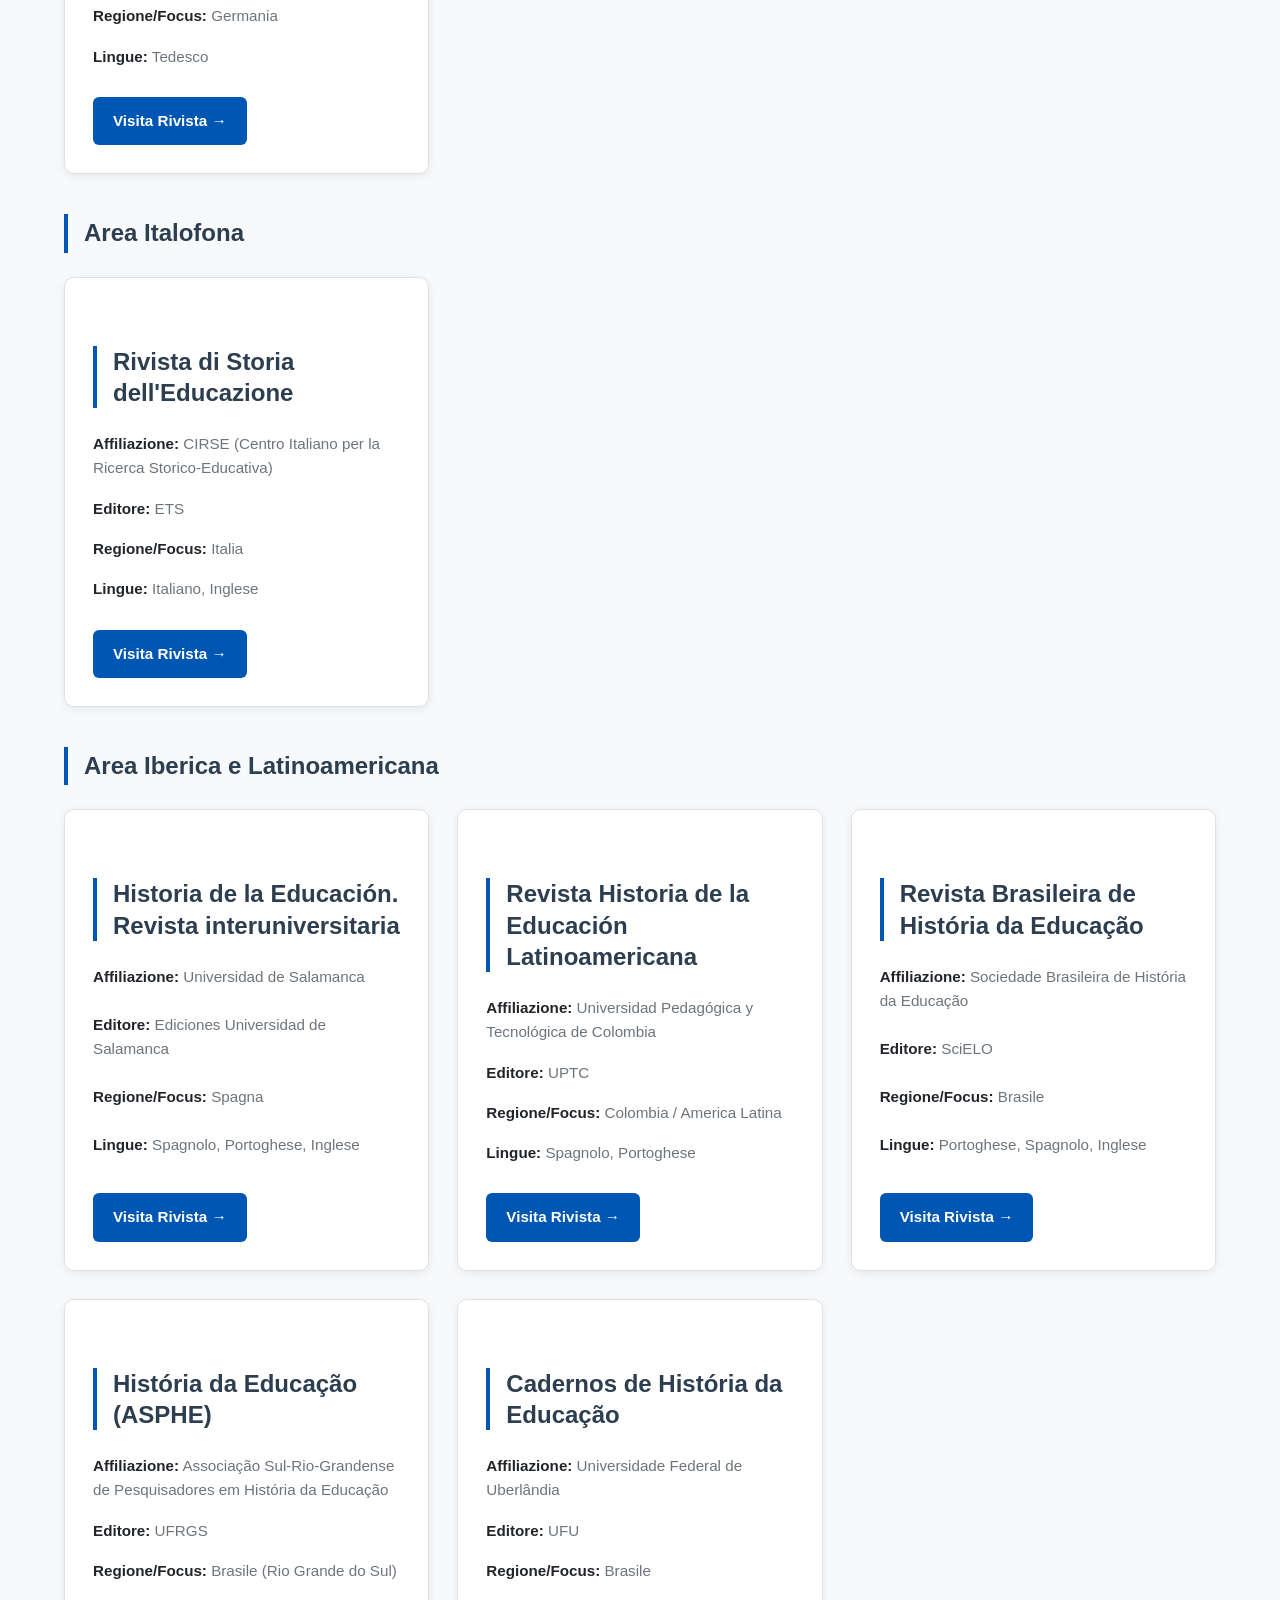
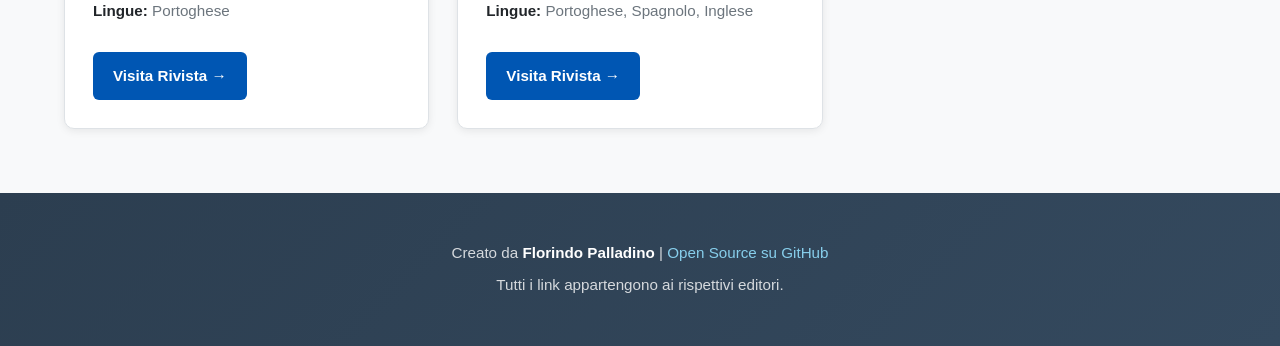
==== commit 43a70e5a: "Add scientific societies page with 38 organizations Created a new page for scientific societies in H" ====
--- a/index.html
+++ b/index.html
@@ -3,112 +3,236 @@
 <head>
     <meta charset="UTF-8">
     <meta name="viewport" content="width=device-width, initial-scale=1.0">
-    <title>History Educational Hub</title>
+    <title>History of Education Journal Hub</title>
     <link rel="stylesheet" href="style.css">
 </head>
 <body>
-    <header class="hub-header">
-        <h1>History Educational Hub</h1>
-        <p>Il portale centralizzato per la ricerca sulla Storia dell'Educazione</p>
-        <p class="subtitle">Accedi a riviste, archivi, strumenti e risorse per la ricerca storico-educativa</p>
+    <header>
+        <h1>History of Education Journal Hub</h1>
+        <p>Il portale per la ricerca sulla Storia dell'Educazione</p>
     </header>
 
-    <main class="hub-main">
-        <section class="hub-intro">
-            <h2>Benvenuto nell'Hub Educativo</h2>
-            <p>
-                Questo hub è stato progettato per facilitare l'accesso alle principali risorse
-                per la ricerca sulla storia dell'educazione. Esplora le sezioni qui sotto per
-                scoprire riviste accademiche, archivi digitali, strumenti di ricerca e molto altro.
-            </p>
-        </section>
-
-        <section class="hub-grid">
-            <!-- Riviste Section -->
-            <div class="hub-card primary-card">
-                <div class="card-icon">📚</div>
-                <h3>Riviste Accademiche</h3>
-                <p>
-                    Accedi alle principali riviste internazionali sulla storia dell'educazione.
-                    Include riviste "Global-Tier" e le principali pubblicazioni nazionali e regionali.
-                </p>
-                <div class="card-features">
-                    <span class="feature-badge">Ricerca Federata</span>
-                    <span class="feature-badge">17+ Riviste</span>
-                    <span class="feature-badge">Multilingua</span>
+    <main>
+        <section id="navigation-section">
+            <div class="nav-cards">
+                <div class="nav-card">
+                    <h3>📚 Riviste Scientifiche</h3>
+                    <p>Esplora le principali riviste di Storia dell'Educazione a livello globale e regionale</p>
+                    <a href="#journals" class="journal-link">Vedi Riviste ↓</a>
                 </div>
-                <a href="journals.html" class="hub-link primary-link">Esplora le Riviste →</a>
-            </div>
-
-            <!-- Archivi Digitali Section -->
-            <div class="hub-card">
-                <div class="card-icon">🗄️</div>
-                <h3>Archivi Digitali</h3>
-                <p>
-                    Scopri archivi digitali e collezioni storiche dedicate alla storia dell'educazione
-                    e delle istituzioni scolastiche.
-                </p>
-                <div class="card-status">In Sviluppo</div>
-            </div>
-
-            <!-- Biblioteche e Database Section -->
-            <div class="hub-card">
-                <div class="card-icon">📖</div>
-                <h3>Biblioteche e Database</h3>
-                <p>
-                    Cataloghi online, bibliografie specializzate e database di fonti primarie
-                    per la ricerca storico-educativa.
-                </p>
-                <div class="card-status">In Sviluppo</div>
-            </div>
-
-            <!-- Strumenti di Ricerca Section -->
-            <div class="hub-card">
-                <div class="card-icon">🔍</div>
-                <h3>Strumenti di Ricerca</h3>
-                <p>
-                    Risorse metodologiche, guide alla ricerca e strumenti digitali per
-                    supportare la tua attività di ricerca.
-                </p>
-                <div class="card-status">In Sviluppo</div>
-            </div>
-
-            <!-- Società e Network Section -->
-            <div class="hub-card">
-                <div class="card-icon">🤝</div>
-                <h3>Società e Network</h3>
-                <p>
-                    Associazioni scientifiche, gruppi di ricerca e network accademici
-                    nel campo della storia dell'educazione.
-                </p>
-                <div class="card-status">In Sviluppo</div>
-            </div>
-
-            <!-- Eventi e Conferenze Section -->
-            <div class="hub-card">
-                <div class="card-icon">📅</div>
-                <h3>Eventi e Conferenze</h3>
-                <p>
-                    Calendario di conferenze, workshop, seminari e altri eventi accademici
-                    sulla storia dell'educazione.
-                </p>
-                <div class="card-status">In Sviluppo</div>
+                <div class="nav-card">
+                    <h3>🏛️ Società Scientifiche</h3>
+                    <p>Scopri le organizzazioni e reti internazionali di ricerca storico-educativa</p>
+                    <a href="societa.html" class="journal-link">Vedi Società →</a>
+                </div>
             </div>
         </section>
 
-        <section class="hub-info">
-            <h2>Chi Siamo</h2>
-            <p>
-                L'History Educational Hub è un progetto open source che mira a centralizzare
-                e rendere più accessibili le risorse per la ricerca sulla storia dell'educazione.
-                Il progetto è in continua evoluzione e accoglie contributi dalla comunità accademica.
-            </p>
+        <section id="search-section">
+            <h2>Cerca Articoli</h2>
+            <p>Questa barra di ricerca esegue una ricerca federata in tutti gli archivi delle riviste elencate di seguito.</p>
+
+            <script async src="https://cse.google.com/cse.js?cx=66ebbb48f636a429a"></script>
+            <div class="gcse-search"></div>
+        </section>
+
+        <section id="journals">
+            <h2>Riviste "Global-Tier" (Il Vertice della Disciplina)</h2>
+            <div class="journal-grid global-tier"></div>
+
+            <h2>Principali Riviste Nazionali e Regionali (Flagship)</h2>
+            <div id="flagship-container"></div>
         </section>
     </main>
 
     <footer>
         <p>Creato da <strong>Florindo Palladino</strong> | <a href="https://github.com/FlorindoPalladino/sito-history-of-education" target="_blank" rel="noopener">Open Source su GitHub</a></p>
-        <p>Progetto in sviluppo - Contributi benvenuti</p>
+        <p>Tutti i link appartengono ai rispettivi editori.</p>
     </footer>
+
+    <script>
+        // Dati JSON completi delle riviste
+        const data = {
+            "globalTier": [
+                {
+                    "nome": "Paedagogica Historica",
+                    "affiliazione": "ISCHE (International Standing Conference for the History of Education)",
+                    "editore": "Taylor & Francis",
+                    "regione": "Internazionale",
+                    "lingue": "Inglese",
+                    "url": "https://www.tandfonline.com/journals/cpdh20"
+                },
+                {
+                    "nome": "History of Education Quarterly",
+                    "affiliazione": "History of Education Society (USA)",
+                    "editore": "Cambridge University Press",
+                    "regione": "USA (con portata internazionale)",
+                    "lingue": "Inglese",
+                    "url": "https://www.cambridge.org/core/journals/history-of-education-quarterly"
+                },
+                {
+                    "nome": "History of Education",
+                    "affiliazione": "History of Education Society (UK)",
+                    "editore": "Taylor & Francis",
+                    "regione": "UK (con portata internazionale)",
+                    "lingue": "Inglese",
+                    "url": "https://www.tandfonline.com/journals/thed20"
+                },
+                {
+                    "nome": "History of Education & Children's Literature (HECL)",
+                    "affiliazione": "Università di Macerata",
+                    "editore": "EUM",
+                    "regione": "Italia (con portata internazionale)",
+                    "lingue": "Inglese, Italiano",
+                    "url": "https://rivisteopen.unimc.it/index.php/hecl/issue/view/188"
+                }
+            ],
+            "flagship": [
+                {
+                    "area": "Area Anglofona",
+                    "riviste": [
+                        {
+                            "nome": "History of Education Review",
+                            "affiliazione": "Australian and New Zealand History of Education Society",
+                            "editore": "Emerald Publishing",
+                            "regione": "Australia/Nuova Zelanda",
+                            "lingue": "Inglese",
+                            "url": "https://www.emerald.com/her"
+                        },
+                        {
+                            "nome": "Historical Studies in Education / Revue d'histoire de l'éducation",
+                            "affiliazione": "Canadian History of Education Association",
+                            "editore": "Open Access",
+                            "regione": "Canada",
+                            "lingue": "Inglese, Francese",
+                            "url": "https://historicalstudiesineducation.ca/"
+                        }
+                    ]
+                },
+                {
+                    "area": "Area Francofona",
+                    "riviste": [
+                        {
+                            "nome": "Histoire de l'éducation",
+                            "affiliazione": "Service d'histoire de l'éducation (SHE/ENS)",
+                            "editore": "ENS Éditions",
+                            "regione": "Francia",
+                            "lingue": "Francese, Inglese",
+                            "url": "https://journals.openedition.org/histoire-education/"
+                        }
+                    ]
+                },
+                {
+                    "area": "Area Germanofona",
+                    "riviste": [
+                        {
+                            "nome": "Jahrbuch für Historische Bildungsforschung",
+                            "affiliazione": "Sektion Historische Bildungsforschung (DGfE)",
+                            "editore": "Verlag Julius Klinkhardt",
+                            "regione": "Germania",
+                            "lingue": "Tedesco",
+                            "url": "https://jb-historische-bildungsforschung.de/index.html"
+                        }
+                    ]
+                },
+                {
+                    "area": "Area Italofona",
+                    "riviste": [
+                        {
+                            "nome": "Rivista di Storia dell'Educazione",
+                            "affiliazione": "CIRSE (Centro Italiano per la Ricerca Storico-Educativa)",
+                            "editore": "ETS",
+                            "regione": "Italia",
+                            "lingue": "Italiano, Inglese",
+                            "url": "https://www.rivistadistoriadelleducazione.it/"
+                        }
+                    ]
+                },
+                {
+                    "area": "Area Iberica e Latinoamericana",
+                    "riviste": [
+                        {
+                            "nome": "Historia de la Educación. Revista interuniversitaria",
+                            "affiliazione": "Universidad de Salamanca",
+                            "editore": "Ediciones Universidad de Salamanca",
+                            "regione": "Spagna",
+                            "lingue": "Spagnolo, Portoghese, Inglese",
+                            "url": "https://revistas.usal.es/tres/index.php/0212-0267"
+                        },
+                        {
+                            "nome": "Revista Historia de la Educación Latinoamericana",
+                            "affiliazione": "Universidad Pedagógica y Tecnológica de Colombia",
+                            "editore": "UPTC",
+                            "regione": "Colombia / America Latina",
+                            "lingue": "Spagnolo, Portoghese",
+                            "url": "https://revistas.uptc.edu.co/index.php/historia_educacion_latinamerican/"
+                        },
+                        {
+                            "nome": "Revista Brasileira de História da Educação",
+                            "affiliazione": "Sociedade Brasileira de História da Educação",
+                            "editore": "SciELO",
+                            "regione": "Brasile",
+                            "lingue": "Portoghese, Spagnolo, Inglese",
+                            "url": "https://www.scielo.br/j/rbhe/"
+                        },
+                        {
+                            "nome": "História da Educação (ASPHE)",
+                            "affiliazione": "Associação Sul-Rio-Grandense de Pesquisadores em História da Educação",
+                            "editore": "UFRGS",
+                            "regione": "Brasile (Rio Grande do Sul)",
+                            "lingue": "Portoghese",
+                            "url": "http://seer.ufrgs.br/asphe"
+                        },
+                        {
+                            "nome": "Cadernos de História da Educação",
+                            "affiliazione": "Universidade Federal de Uberlândia",
+                            "editore": "UFU",
+                            "regione": "Brasile",
+                            "lingue": "Portoghese, Spagnolo, Inglese",
+                            "url": "https://seer.ufu.br/index.php/che/"
+                        }
+                    ]
+                }
+            ]
+        };
+
+        // Funzione per creare una "card" di una rivista
+        function createJournalCard(journal) {
+            const affiliazione = journal.affiliazione || journal.editore || '';
+            const regione = journal.regione || journal.focus || '';
+
+            return `
+                <div class="journal-card">
+                    <h3>${journal.nome}</h3>
+                    ${affiliazione ? `<p><strong>Affiliazione:</strong> ${affiliazione}</p>` : ''}
+                    ${journal.editore && journal.affiliazione !== journal.editore ? `<p><strong>Editore:</strong> ${journal.editore}</p>` : ''}
+                    ${regione ? `<p><strong>Regione/Focus:</strong> ${regione}</p>` : ''}
+                    ${journal.lingue ? `<p><strong>Lingue:</strong> ${journal.lingue}</p>` : ''}
+                    <a href="${journal.url}" target="_blank" class="journal-link">Visita Rivista →</a>
+                </div>
+            `;
+        }
+
+        // Popola le sezioni quando la pagina è caricata
+        document.addEventListener('DOMContentLoaded', () => {
+            // Popola Global-Tier
+            const globalContainer = document.querySelector('.global-tier');
+            data.globalTier.forEach(journal => {
+                globalContainer.innerHTML += createJournalCard(journal);
+            });
+
+            // Popola Flagship (divise per area)
+            const flagshipContainer = document.querySelector('#flagship-container');
+            data.flagship.forEach(area => {
+                let areaHtml = `<h3>${area.area}</h3>`;
+                areaHtml += '<div class="journal-grid">';
+                area.riviste.forEach(journal => {
+                    areaHtml += createJournalCard(journal);
+                });
+                areaHtml += '</div>';
+                flagshipContainer.innerHTML += areaHtml;
+            });
+        });
+    </script>
 </body>
 </html>
--- a/style.css
+++ b/style.css
@@ -81,6 +81,54 @@
     margin-bottom: 1rem;
     border-left: 4px solid var(--accent-color);
     padding-left: 1rem;
+}
+
+/* === Sezione Navigazione === */
+#navigation-section {
+    margin-bottom: 3rem;
+}
+
+.nav-cards {
+    display: grid;
+    grid-template-columns: repeat(auto-fit, minmax(300px, 1fr));
+    gap: 2rem;
+}
+
+.nav-card {
+    background-color: var(--card-bg);
+    border: 2px solid var(--border-color);
+    border-radius: 12px;
+    padding: 2rem;
+    text-align: center;
+    box-shadow: 0 4px 12px var(--shadow-light);
+    transition: transform var(--transition-speed) ease,
+                box-shadow var(--transition-speed) ease,
+                border-color var(--transition-speed) ease;
+}
+
+.nav-card:hover {
+    transform: translateY(-6px);
+    box-shadow: 0 8px 24px var(--shadow-medium);
+    border-color: var(--accent-color);
+}
+
+.nav-card h3 {
+    margin: 0 0 1rem 0;
+    color: var(--accent-color);
+    font-size: 1.5rem;
+    border: none;
+    padding: 0;
+}
+
+.nav-card p {
+    color: var(--text-secondary);
+    margin-bottom: 1.5rem;
+    font-size: 1rem;
+    line-height: 1.6;
+}
+
+.nav-card .journal-link {
+    margin-top: 0;
 }
 
 /* === Sezione Ricerca === */
@@ -319,239 +367,6 @@
     animation: fadeIn 0.5s ease forwards;
 }
 
-/* === Hub Styles === */
-.hub-header {
-    background: linear-gradient(135deg, var(--primary-color) 0%, #34495e 100%);
-    color: #ffffff;
-    padding: 4rem 2rem;
-    text-align: center;
-    box-shadow: 0 4px 6px var(--shadow-light);
-}
-
-.hub-header .subtitle {
-    font-size: 1rem;
-    opacity: 0.9;
-    margin-top: 0.5rem;
-}
-
-.hub-main {
-    max-width: 1200px;
-    margin: 2rem auto;
-    padding: 0 1.5rem;
-}
-
-.hub-intro {
-    background-color: var(--card-bg);
-    padding: 2.5rem;
-    border-radius: 12px;
-    box-shadow: 0 4px 12px var(--shadow-light);
-    margin-bottom: 3rem;
-    border: 1px solid var(--border-color);
-    text-align: center;
-}
-
-.hub-intro h2 {
-    margin-top: 0;
-    border: none;
-    padding: 0;
-    margin-bottom: 1rem;
-}
-
-.hub-intro p {
-    color: var(--text-secondary);
-    font-size: 1.1rem;
-    line-height: 1.7;
-    max-width: 800px;
-    margin: 0 auto;
-}
-
-/* === Hub Grid === */
-.hub-grid {
-    display: grid;
-    grid-template-columns: repeat(auto-fit, minmax(320px, 1fr));
-    gap: 2rem;
-    margin-bottom: 3rem;
-}
-
-/* === Hub Cards === */
-.hub-card {
-    background-color: var(--card-bg);
-    border: 1px solid var(--border-color);
-    border-radius: 12px;
-    padding: 2rem;
-    box-shadow: 0 2px 8px var(--shadow-light);
-    transition: transform var(--transition-speed) ease,
-                box-shadow var(--transition-speed) ease,
-                border-color var(--transition-speed) ease;
-    display: flex;
-    flex-direction: column;
-    position: relative;
-    overflow: hidden;
-}
-
-.hub-card:hover {
-    transform: translateY(-6px);
-    box-shadow: 0 8px 20px var(--shadow-medium);
-    border-color: var(--accent-color);
-}
-
-.hub-card.primary-card {
-    border: 2px solid var(--accent-color);
-    background: linear-gradient(135deg, #ffffff 0%, #f8f9ff 100%);
-}
-
-.card-icon {
-    font-size: 3rem;
-    margin-bottom: 1rem;
-    text-align: center;
-}
-
-.hub-card h3 {
-    margin-top: 0;
-    margin-bottom: 1rem;
-    color: var(--primary-color);
-    font-size: 1.4rem;
-    border: none;
-    padding: 0;
-    text-align: center;
-}
-
-.hub-card p {
-    color: var(--text-secondary);
-    font-size: 1rem;
-    line-height: 1.6;
-    flex-grow: 1;
-    margin-bottom: 1.5rem;
-    text-align: center;
-}
-
-/* === Card Features === */
-.card-features {
-    display: flex;
-    flex-wrap: wrap;
-    gap: 0.5rem;
-    justify-content: center;
-    margin-bottom: 1.5rem;
-}
-
-.feature-badge {
-    background-color: var(--accent-color);
-    color: #ffffff;
-    padding: 0.4rem 0.8rem;
-    border-radius: 20px;
-    font-size: 0.85rem;
-    font-weight: 600;
-}
-
-/* === Card Status === */
-.card-status {
-    background-color: #ffc107;
-    color: #000;
-    padding: 0.5rem 1rem;
-    border-radius: 20px;
-    font-size: 0.9rem;
-    font-weight: 600;
-    text-align: center;
-    margin-top: auto;
-}
-
-/* === Hub Links === */
-.hub-link {
-    display: inline-block;
-    background-color: var(--accent-color);
-    color: #ffffff;
-    text-decoration: none;
-    padding: 0.75rem 1.5rem;
-    border-radius: 6px;
-    text-align: center;
-    font-weight: 600;
-    font-size: 1rem;
-    transition: background-color var(--transition-speed) ease,
-                transform var(--transition-speed) ease;
-    align-self: center;
-}
-
-.hub-link:hover {
-    background-color: var(--accent-hover);
-    transform: scale(1.05);
-}
-
-.hub-link.primary-link {
-    background: linear-gradient(135deg, var(--accent-color) 0%, #0084ff 100%);
-    box-shadow: 0 4px 12px rgba(0, 86, 179, 0.3);
-}
-
-.hub-link.primary-link:hover {
-    background: linear-gradient(135deg, var(--accent-hover) 0%, #0070dd 100%);
-    box-shadow: 0 6px 16px rgba(0, 86, 179, 0.4);
-}
-
-/* === Hub Info Section === */
-.hub-info {
-    background-color: var(--card-bg);
-    padding: 2.5rem;
-    border-radius: 12px;
-    box-shadow: 0 4px 12px var(--shadow-light);
-    border: 1px solid var(--border-color);
-    margin-bottom: 2rem;
-}
-
-.hub-info h2 {
-    margin-top: 0;
-    border: none;
-    padding: 0;
-    margin-bottom: 1rem;
-    text-align: center;
-}
-
-.hub-info p {
-    color: var(--text-secondary);
-    font-size: 1.05rem;
-    line-height: 1.7;
-    text-align: center;
-    max-width: 800px;
-    margin: 0 auto;
-}
-
-/* === Responsive Hub Design === */
-@media (max-width: 768px) {
-    .hub-grid {
-        grid-template-columns: 1fr;
-        gap: 1.5rem;
-    }
-
-    .hub-header {
-        padding: 3rem 1.5rem;
-    }
-
-    .card-icon {
-        font-size: 2.5rem;
-    }
-
-    .hub-card {
-        padding: 1.5rem;
-    }
-}
-
-@media (max-width: 480px) {
-    .hub-header {
-        padding: 2rem 1rem;
-    }
-
-    .hub-intro {
-        padding: 1.5rem;
-    }
-
-    .hub-info {
-        padding: 1.5rem;
-    }
-
-    .feature-badge {
-        font-size: 0.8rem;
-        padding: 0.3rem 0.6rem;
-    }
-}
-
 /* === Accessibilità === */
 a:focus,
 button:focus {
